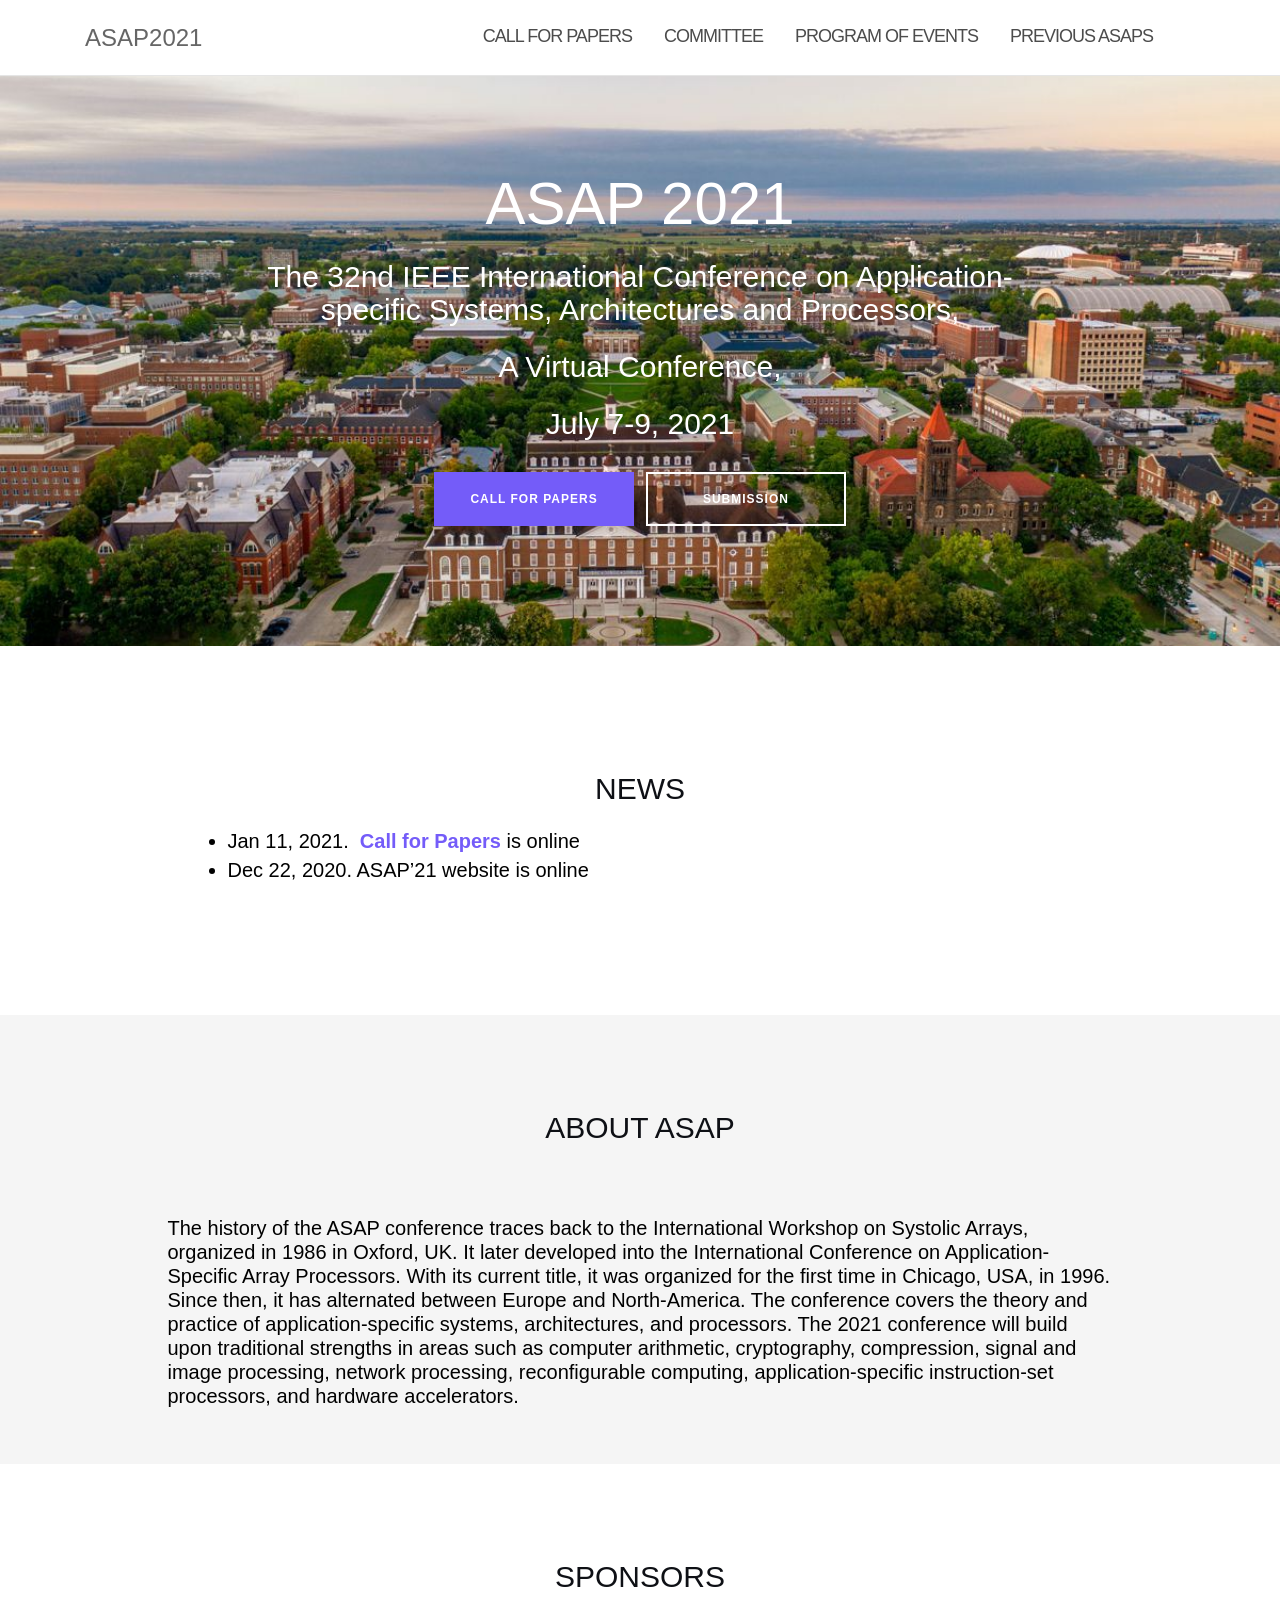
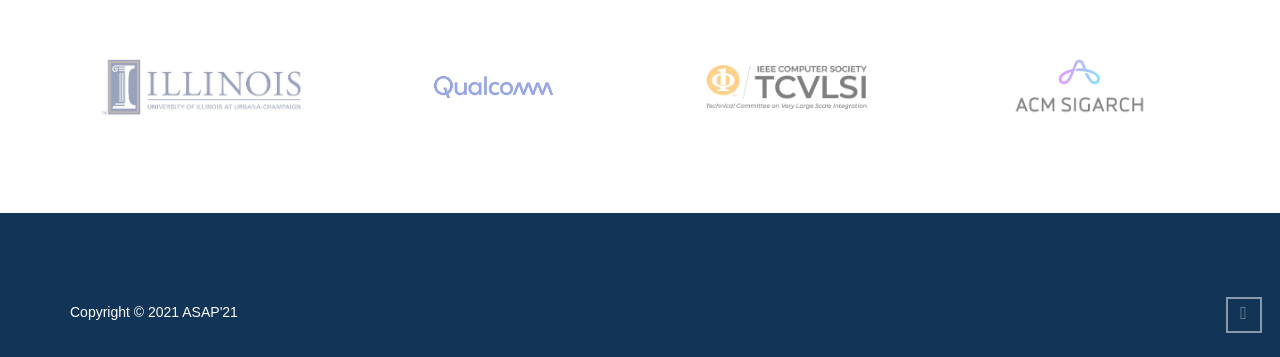
==== index.html @ 93b370da "Add files via upload" ====
<html lang="en-US">
<head>
    <meta charset="UTF-8">
    <meta name="viewport" content="width=device-width, initial-scale=1">

    <title>ASAP2021 &#8211; The 32nd IEEE International Conference on Application-specific Systems, Architectures and Processors</title>
    <script type="text/javascript">
    window._wpemojiSettings = {
        "baseUrl": "https:\/\/s.w.org\/images\/core\/emoji\/11\/72x72\/",
        "ext": ".png",
        "svgUrl": "https:\/\/s.w.org\/images\/core\/emoji\/11\/svg\/",
        "svgExt": ".svg",
        "source": {
            "concatemoji": "http:\/\/2021.asapconference.org\/wp-includes\/js\/wp-emoji-release.min.js?ver=4.9.16"
        }
    };
    !function(a, b, c) {
        function d(a, b) {
            var c = String.fromCharCode;
            l.clearRect(0, 0, k.width, k.height),
            l.fillText(c.apply(this, a), 0, 0);
            var d = k.toDataURL();
            l.clearRect(0, 0, k.width, k.height),
            l.fillText(c.apply(this, b), 0, 0);
            var e = k.toDataURL();
            return d === e
        }
        function e(a) {
            var b;
            if (!l || !l.fillText)
                return !1;
            switch (l.textBaseline = "top", l.font = "600 32px Arial", a) {
            case "flag":
                return !(b = d([55356, 56826, 55356, 56819], [55356, 56826, 8203, 55356, 56819])) && (b = d([55356, 57332, 56128, 56423, 56128, 56418, 56128, 56421, 56128, 56430, 56128, 56423, 56128, 56447], [55356, 57332, 8203, 56128, 56423, 8203, 56128, 56418, 8203, 56128, 56421, 8203, 56128, 56430, 8203, 56128, 56423, 8203, 56128, 56447]), !b);
            case "emoji":
                return b = d([55358, 56760, 9792, 65039], [55358, 56760, 8203, 9792, 65039]), !b
            }
            return !1
        }
        function f(a) {
            var c = b.createElement("script");
            c.src = a,
            c.defer = c.type = "text/javascript",
            b.getElementsByTagName("head")[0].appendChild(c)
        }
        var g,
            h,
            i,
            j,
            k = b.createElement("canvas"),
            l = k.getContext && k.getContext("2d");
        for (j = Array("flag", "emoji"), c.supports = {
            everything: !0,
            everythingExceptFlag: !0
        }, i = 0; i < j.length; i++)
            c.supports[j[i]] = e(j[i]),
            c.supports.everything = c.supports.everything && c.supports[j[i]],
            "flag" !== j[i] && (c.supports.everythingExceptFlag = c.supports.everythingExceptFlag && c.supports[j[i]]);
        c.supports.everythingExceptFlag = c.supports.everythingExceptFlag && !c.supports.flag,
        c.DOMReady = !1,
        c.readyCallback = function() {
            c.DOMReady = !0
        },
        c.supports.everything || (h = function() {
            c.readyCallback()
        }, b.addEventListener ? (b.addEventListener("DOMContentLoaded", h, !1), a.addEventListener("load", h, !1)) : (a.attachEvent("onload", h), b.attachEvent("onreadystatechange", function() {
            "complete" === b.readyState && c.readyCallback()
        })), g = c.source || {}, g.concatemoji ? f(g.concatemoji) : g.wpemoji && g.twemoji && (f(g.twemoji), f(g.wpemoji)))
    }(window, document, window._wpemojiSettings);
    </script>
    <style type="text/css">
    img.wp-smiley, img.emoji {
        display: inline !important;
        border: none !important;
        box-shadow: none !important;
        height: 1em !important;
        width: 1em !important;
        margin: 0 .07em !important;
        vertical-align: -0.1em !important;
        background: none !important;
        padding: 0 !important;
    }
    </style>
    <link rel='stylesheet' id='bootstrap-css' href='assets/css/bootstrap.min.css?ver=4.9.16' type='text/css' media='all'/>
    <link rel='stylesheet' id='font-awesome-css' href='assets/css/font-awesome.min.css?ver=4.9.16' type='text/css' media='all'/>
    <link rel='stylesheet' id='flexslider-css' href='assets/css/flexslider.css?ver=4.9.16' type='text/css' media='all'/>
    <link rel='stylesheet' id='shapely-style-css' href='assets/css/style.css?ver=4.9.16' type='text/css' media='all'/>
    <link rel='stylesheet' id='owl.carousel-css' href='assets/css/owl.carousel.min.css?ver=4.9.16' type='text/css' media='all'/>
    <link rel='stylesheet' id='owl.carousel.theme-css' href='assets/css/owl.theme.default.css?ver=4.9.16' type='text/css' media='all'/>
    <script type='text/javascript' src='assets/js/jquery.js?ver=1.12.4'></script>
    <script type='text/javascript' src='assets/js/jquery-migrate.min.js?ver=1.4.1'></script>
    <meta name="generator" content="WordPress 4.9.16"/>
    <style type="text/css"></style>
    <style type="text/css">
    .recentcomments a {
        display: inline !important;
        padding: 0 !important;
        margin: 0 !important;
    }
    </style>
    <style type="text/css" id="wp-custom-css">
    /*Menu font edit*/
    .main-navigation .menu li a {
        font-size: 18px;
        position: relative
    }

    #page .site-footer {
        background-color: #123456;
        width: 100%;
        position: relative;
        height: 100px;
        bottom: 0;
    }
    </style>
</head>

<body class="home page-template page-template-page-templates page-template-template-home page-template-page-templatestemplate-home-php page page-id-11 has-sidebar-right">
    <div id="page" class="site">
        <a class="skip-link screen-reader-text" href="#content">Skip to content</a>

        <header id="masthead" class="site-header" role="banner">
            <div class="nav-container">
                <nav id="site-navigation" class="main-navigation" role="navigation">
                    <div class="container nav-bar">
                        <div class="flex-row">
                            <div class="module left site-title-container">
                                <a href="index.html" class="custom-logo-link">
                                    <span class="site-title">ASAP2021</span>
                                </a>
                            </div>
                            <button class="module widget-handle mobile-toggle right visible-sm visible-xs">
                                <i class="fa fa-bars"></i>
                            </button>
                            <div class="module-group right">
                                <div class="module left">
                                    <div class="collapse navbar-collapse navbar-ex1-collapse">
                                        <ul id="menu" class="menu">
                                            <li id="menu-item-31" class="menu-item menu-item-type-post_type menu-item-object-page menu-item-31">
                                                <a title="CALL FOR PAPERS" href="callForPapers.html">CALL FOR PAPERS</a>
                                            </li>
                                            <li id="menu-item-38" class="menu-item menu-item-type-post_type menu-item-object-page menu-item-38">
                                                <a title="COMMITTEE" href="committee.html">COMMITTEE</a>
                                            </li>
                                            <li id="menu-item-41" class="menu-item menu-item-type-post_type menu-item-object-page menu-item-41">
                                                <a title="PROGRAM OF EVENTS" href="programOfEvents.html">PROGRAM OF EVENTS</a>
                                            </li>
                                            <li id="menu-item-46" class="menu-item menu-item-type-post_type menu-item-object-page menu-item-46">
                                                <a title="PREVIOUS ASAPS" href="previousASAPS.html">PREVIOUS ASAPS</a>
                                            </li>
                                        </ul>
                                    </div>
                                </div>
                                <!--end of menu module-->
                                <div class="module widget-handle search-widget-handle hidden-xs hidden-sm">
                                    <!-- <button class="search">
                                    									<i class="fa fa-search"></i>
                                    									<span class="title">Site Search</span>
                                    								</button> -->
                                    <div class="function">
                                        <form role="search" method="get" id="searchform" class="search-form" action="index.html">
                                            <label class="screen-reader-text" for="s">Search for:</label>
                                            <input type="text" placeholder="Type Here" value="" name="s" id="s"/>
                                            <button type="submit" class="searchsubmit">
                                                <i class="fa fa-search" aria-hidden="true"></i>
                                                <span class="screen-reader-text">Search</span>
                                            </button>
                                        </form>
                                    </div>
                                </div>
                            </div>
                            <!--end of module group-->
                        </div>
                    </div>
                </nav>
                <!-- #site-navigation -->
            </div>
        </header>
        <!-- #masthead -->
        <div id="content" class="main-container">

            <section class="content-area  pt0 ">
                <div id="main" class="" role="main">
                    <div id="shapely_home_parallax-2" class="widget shapely_home_parallax">
                        <section class="small-screen image-bg p0">
                            <div class="parallax-window " data-parallax="scroll" data-image-src="assets/images/UIUC_overview-1.jpg" data-ios-fix="true" data-over-scroll-fix="true" data-android-fix="true">
                                <div class="">

                                    <div class="row">

                                        <div class="top-parallax-section">
                                            <div class="col-md-8 col-md-offset-2 col-sm-10 col-sm-offset-1 text-center">
                                                <h1>ASAP 2021 </h1>
                                                <div class="mb32">
                                                    <p></p>
                                                    <h3 style="color: white">
                                                        The 32nd IEEE International Conference on Application-specific Systems, Architectures and Processors,</p>
                                                        <p>A Virtual Conference,</p>
                                                        <p>July 7-9, 2021
                                                    </h3>
                                                </div>
                                                <a class="btn btn-lg btn-filled" href="ASAP2021_call_for_papers.pdf" target="_blank" rel="noreferrer noopener">CALL FOR PAPERS</a>
                                                <a class="btn btn-lg btn-white" href="https://easychair.org/conferences/?conf=asap2021">SUBMISSION</a>
                                            </div>
                                        </div>
                                        <!--end of row-->
                                    </div>
                                </div>
                            </div>
                        </section>
                        <div class="clearfix"></div>
                    </div>
                    <div id="shapely_home_parallax-8" class="widget shapely_home_parallax">
                        <section class="">
                            <div class="container">

                                <div class="row">

                                    <div class="col-sm-10 col-sm-offset-1 text-center mt30">
                                        <div class="">
                                            <h3>NEWS</h3>
                                            <div class="mb32">
                                                <ul style="font-size: 20px;color: black;text-align: left">
                                                    <li style="padding-bottom: 5px">
                                                        Jan 11, 2021. 
                                                        <a href="ASAP2021_call_for_papers.pdf" target="_blank" rel="noreferrer noopener">Call for Papers</a>
                                                         is online
                                                    </li>
                                                    <li style="padding-bottom: 5px">Dec 22, 2020. ASAP&#8217;21 website is online</li>
                                                </ul>
                                            </div>
                                        </div>
                                    </div>
                                    <!--end of row-->
                                </div>
                            </div>
                        </section>
                        <div class="clearfix"></div>
                    </div>
                    <div id="shapely_home_parallax-6" class="widget shapely_home_parallax">
                        <section class="bg-secondary pb0">
                            <div class="container">

                                <div class="row">

                                    <div class="col-sm-10 col-sm-offset-1 text-center">
                                        <div class="">
                                            <h3>ABOUT ASAP</h3>
                                            <div class="mb32">
                                                <p>&nbsp;</p>
                                                <div style="text-align: left;font-size: 20px;color: black">The history of the ASAP conference traces back to the International Workshop on Systolic Arrays, organized in 1986 in Oxford, UK. It later developed into the International Conference on Application-Specific Array Processors. With its current title, it was organized for the first time in Chicago, USA, in 1996. Since then, it has alternated between Europe and North-America. The conference covers the theory and practice of application-specific systems, architectures, and processors. The 2021 conference will build upon traditional strengths in areas such as computer arithmetic, cryptography, compression, signal and image processing, network processing, reconfigurable computing, application-specific instruction-set processors, and hardware accelerators.</div>
                                                <p>&nbsp;</p>
                                            </div>
                                        </div>
                                    </div>
                                    <!--end of row-->
                                </div>
                            </div>
                        </section>
                        <div class="clearfix"></div>
                    </div>
                    <div id="shapely_home_clients-2" class="widget shapely_home_clients">
                        <section>
                            <div class="container">
                                <div class="row">
                                    <div class="col-sm-12 text-center">
                                        <h3 class="mb64 mb-xs-40">SPONSORS</h3>
                                    </div>
                                </div>
                                <!--end of row-->
                                <div class="row">
                                    <div class="logo-carousel">
                                        <ul class="slides">
                                            <li>
                                                <a href="https://illinois.edu/">
                                                    <img alt="Logos" src="assets/images/921d6419779dbe07945feb669761a292-1.jpg"/>
                                                </a>
                                            </li>
                                            <li>
                                                <a href="https://www.sigarch.org/">
                                                    <img alt="Logos" src="assets/images/qc_logo_dml_rgb_blu_pos-1.png"/>
                                                </a>
                                            </li>
                                            <li>
                                                <a href="https://www.computer.org/communities/technical-committees/tcvlsi">
                                                    <img alt="Logos" src="assets/images/TCVLSI.png"/>
                                                </a>
                                            </li>
                                            <li>
                                                <a href="https://www.sigarch.org/">
                                                    <img alt="Logos" src="assets/images/sigarch.png"/>
                                                </a>
                                            </li>
                                        </ul>
                                    </div>
                                    <!--end of logo slider-->
                                </div>
                                <!--end of row-->
                            </div>
                            <!--end of container-->
                        </section>

                    </div>

                </div>
                <!-- #main -->
            </section>
            <!-- section -->

            <!-- <div class="footer-callout">
            	</div>
             -->
            <footer id="colophon" class="site-footer footer bg-dark" role="contentinfo">
                <div class="container footer-inner">
                    <div class="row">
                    </div>

                    <div class="row">
                        <div class="site-info col-sm-6">
                            <div class="copyright-text">
                            					Copyright © 2021 ASAP'21				</div>
                            <!-- <div class="footer-credits">
                            					Theme by <a href="https://colorlib.com/" target="_blank" rel="nofollow noopener" title="Colorlib">Colorlib</a> Powered by <a href="http://wordpress.org/" target="_blank" title="WordPress.org">WordPress</a>				</div> -->
                        </div>
                        <!-- .site-info -->
                        <!-- <div class="col-sm-6 text-right">
                        							</div> -->
                    </div>
                </div>

                <a class="btn btn-sm fade-half back-to-top inner-link" href="#top">
                    <i class="fa fa-angle-up"></i>
                </a>
            </footer>
            <!-- #colophon -->

        </div>
    </div>
    <!-- #page -->

    <script type="text/javascript">
    jQuery(document).ready(function($) {
        if ($(window).width() >= 767) {
            $('.navbar-nav > li.menu-item > a').click(function() {
                window.location = $(this).attr('href');
            });
        }
    });
    </script>
    <script type='text/javascript' src='assets/js/skip-link-focus-fix.js?ver=20160115'></script>
    <script type='text/javascript' src='assets/js/flexslider.min.js?ver=20160222'></script>
    <script type='text/javascript' src='assets/js/parallax.min.js?ver=20160115'></script>
    <script type='text/javascript' src='assets/js/owl.carousel.min.js?ver=20160115'></script>
    <script type='text/javascript' src='assets/js/imagesloaded.min.js?ver=3.2.0'></script>
    <script type='text/javascript'>
    /* <![CDATA[ */
    var ShapelyAdminObject = {
        "sticky_header": "1"
    };
    /* ]]> */
    </script>
    <script type='text/javascript' src='assets/js/shapely-scripts.js?ver=20180423'></script>
    <script type='text/javascript' src='assets/js/wp-embed.min.js?ver=4.9.16'></script>

</body>
</html>
---- assets/css/style.css ----
/*
Theme Name: Shapely
Theme URI: https://colorlib.com/wp/themes/shapely
Author: colorlib
Author URI: https://colorlib.com/
Description: Shapely is a powerful and versatile one page WordPress theme with pixel perfect design and outstanding functionality. It is by far the most advanced free WordPress theme available today with loads of unmatched customization options. This theme comes with several homepage widgets that can be used to add portfolio, testimonials, parallax sections, your product or service information, call for action and much more. Shapely supports most free and premium WordPress plugins such as WooCommerce, Jetpack, Kali Forms, Gravity Forms, Contact Form 7, Yoast SEO, Google Analytics by Yoast and much more. This theme is the best suited for business, landing page, portfolio, ecommerce, store, local business,  personal websites but can be tweaked to be used as blog, magazine or any other awesome website while highlighting its unique one page setup. This is going to be the last WordPress theme you will ever want to use because it is so much better than anything you have seen. Needless to say that this theme is SEO friendly thanks to its well optimized strucutre. Shapely theme is mobile friendly and fully responsive making it your best multipurpose partnert for any project and website.
Version: 1.2.10
Tested up to: 5.6
Requires PHP: 5.4.0
License: GNU General Public License v3
License URI: http://www.gnu.org/licenses/gpl-2.0.html
Text Domain: shapely
Tags: left-sidebar, right-sidebar, featured-images, post-formats, threaded-comments, theme-options, photography, portfolio, full-width-template, grid-layout

This theme, like WordPress, is licensed under the GPL.
Use it to make something cool, have fun, and share what you've learned with others.

Shapely is based on Underscores http://underscores.me/, (C) 2012-2020 Automattic, Inc.
Underscores is distributed under the terms of the GNU GPL v2 or later.

Normalizing styles have been helped along thanks to the fine work of
Nicolas Gallagher and Jonathan Neal http://necolas.github.com/normalize.css/
*/

/*--------------------------------------------------------------
>>> TABLE OF CONTENTS:
----------------------------------------------------------------
# Normalize
# Typography
# Elements
# Forms
# Navigation
	## Links
	## Menus
# Accessibility
# Alignments
# Clearings
# Widgets
# Content
	## Posts and pages
	## Asides
	## Comments
# Infinite scroll
# Media
	## Captions
	## Galleries
--------------------------------------------------------------*/

/*--------------------------------------------------------------
# Normalize
--------------------------------------------------------------*/

html {
	font-family: sans-serif;
	-webkit-text-size-adjust: 100%;
	-ms-text-size-adjust: 100%;
}

body {
	margin: 0;
}

article, aside, details, figcaption, figure, footer, header, main, menu, nav, section, summary {
	display: block;
}

audio, canvas, progress, video {
	display: inline-block;
	vertical-align: baseline;
}

audio:not([controls]) {
	display: none;
	height: 0;
}

[hidden], template {
	display: none;
}

a {
	background-color: transparent;
}

a:active, a:hover {
	outline: 0;
}

abbr[title] {
	border-bottom: 1px dotted;
}

b, strong {
	font-weight: bold;
}

dfn {
	font-style: italic;
}

h1 {
	font-size: 2em;
	margin: 0.67em 0;
}

mark {
	background: #ff0;
	color: #000;
}

small {
	font-size: 80%;
}

sub, sup {
	font-size: 75%;
	line-height: 0;
	position: relative;
	vertical-align: baseline;
}

sup {
	top: -0.5em;
}

sub {
	bottom: -0.25em;
}

img {
	border: 0;
}

svg:not(:root) {
	overflow: hidden;
}

figure {
	padding: 1em;
}

hr {
	box-sizing: content-box;
	height: 0;
}

pre {
	overflow: auto;
}

code, kbd, pre, samp {
	font-family: monospace, monospace;
	font-size: 1em;
}

button, input, optgroup, select, textarea {
	color: inherit;
	font: inherit;
	margin: 0;
}

button {
	overflow: visible;
}

button, select {
	text-transform: none;
}

button, html input[type="button"], input[type="reset"], input[type="submit"] {
	-webkit-appearance: button;
	cursor: pointer;
}

button[disabled], html input[disabled] {
	cursor: default;
}

button::-moz-focus-inner, input::-moz-focus-inner {
	border: 0;
	padding: 0;
}

input {
	line-height: normal;
}

input[type="checkbox"], input[type="radio"] {
	box-sizing: border-box;
	padding: 0;
}

input[type="number"]::-webkit-inner-spin-button, input[type="number"]::-webkit-outer-spin-button {
	height: auto;
}

input[type="search"] {
	-webkit-appearance: textfield;
	box-sizing: content-box;
}

input[type="search"]::-webkit-search-cancel-button, input[type="search"]::-webkit-search-decoration {
	-webkit-appearance: none;
}

fieldset {
	border: 1px solid #c0c0c0;
	margin: 0 2px;
	padding: 0.35em 0.625em 0.75em;
}

legend {
	border: 0;
	padding: 0;
}

textarea {
	overflow: auto;
}

optgroup {
	font-weight: bold;
}

table {
	border-collapse: collapse;
	border-spacing: 0;
}

td, th {
	padding: 0;
}

/*--------------------------------------------------------------
# Typography
--------------------------------------------------------------*/

button, input, select, textarea {
	color: #404040;
	font-family: sans-serif;
	font-size: 14px;
	line-height: 1.5;
}

h1, h2, h3, h4, h5, h6 {
	clear: both;
}

p {
	margin-bottom: 1.5em;
}

dfn, cite, em, i {
	font-style: italic;
}

q:before, q:after {
	content: '"' !important;
	display: inline-block;
	position: relative;
}

address {
	margin: 0 0 1.5em;
}

pre {
	background: #eee;
	font-family: "Courier 10 Pitch", Courier, monospace;
	font-size: 15px;
	line-height: 1.6;
	margin-bottom: 1.6em;
	max-width: 100%;
	overflow: auto;
	padding: 1.6em;
}

code, kbd, tt, var {
	font-family: Monaco, Consolas, "Andale Mono", "DejaVu Sans Mono", monospace;
	font-size: 15px;
}

abbr, acronym {
	border-bottom: 1px dotted #666;
	cursor: help;
}

mark, ins {
	background: #fff9c0;
	text-decoration: none;
}

big {
	font-size: 125%;
}

/*--------------------------------------------------------------
# Elements
--------------------------------------------------------------*/

html {
	box-sizing: border-box;
}

*, *:before, *:after {
	/* Inherit box-sizing to make it easier to change the property for components that leverage other behavior; see http://css-tricks.com/inheriting-box-sizing-probably-slightly-better-best-practice/ */
	box-sizing: inherit;
}

body {
	background: #fff;
	/* Fallback for when there is no custom background color defined. */
}

blockquote:before, blockquote:after, q:before, q:after {
	content: "";
}

blockquote, q {
	quotes: "" "";
}

hr {
	border: 0;
	height: 1px;
	margin-bottom: 1.5em;
}

ul, ol {
	margin: 0 0 1.5em 3em;
}

ul {
	list-style: disc;
}

ol {
	list-style: decimal;
}

li > ul, li > ol {
	margin-bottom: 0;
	margin-left: 1.5em;
}

dt {
	font-weight: bold;
}

dd {
	margin: 0 1.5em 1.5em;
}

img {
	height: auto;
	/* Make sure images are scaled correctly. */
	max-width: 100%;
	/* Adhere to container width. */
}

table {
	margin: 0 0 1.5em;
	width: 100%;
}

/*--------------------------------------------------------------
# Forms
--------------------------------------------------------------*/

input[type="text"], input[type="email"], input[type="url"], input[type="password"], input[type="search"], input[type="number"], input[type="tel"], input[type="range"], input[type="date"], input[type="month"], input[type="week"], input[type="time"], input[type="datetime"], input[type="datetime-local"], input[type="color"], textarea {
	color: #666;
	border: 1px solid #ccc;
	border-radius: 3px;
}

select {
	border: 1px solid #ccc;
}

footer input[type="text"]:focus,
footer input[type="email"]:focus,
footer input[type="url"]:focus,
footer input[type="password"]:focus,
footer input[type="search"]:focus,
footer input[type="number"]:focus,
footer input[type="tel"]:focus,
footer input[type="range"]:focus,
footer input[type="date"]:focus
footer input[type="month"]:focus,
footer input[type="week"]:focus,
footer input[type="time"]:focus,
footer input[type="datetime"]:focus,
footer input[type="datetime-local"]:focus,
footer input[type="color"]:focus,
footer textarea:focus {
	color: #fff;
}

input[type="text"]:focus, input[type="email"]:focus, input[type="url"]:focus, input[type="password"]:focus, input[type="search"]:focus, input[type="number"]:focus, input[type="tel"]:focus, input[type="range"]:focus, input[type="date"]:focus, input[type="month"]:focus, input[type="week"]:focus, input[type="time"]:focus, input[type="datetime"]:focus, input[type="datetime-local"]:focus, input[type="color"]:focus, textarea:focus {
	color: #111;
}

input[type="text"], input[type="email"], input[type="url"], input[type="password"], input[type="search"], input[type="number"], input[type="tel"], input[type="range"], input[type="date"], input[type="month"], input[type="week"], input[type="time"], input[type="datetime"], input[type="datetime-local"], input[type="color"] {
	padding: 3px;
}

textarea {
	padding-left: 3px;
	width: 100%;
}

/*--------------------------------------------------------------
# Navigation
--------------------------------------------------------------*/

/*--------------------------------------------------------------
## Links
--------------------------------------------------------------*/

a, a:visited {
	color: #745cf9;
	font-weight: 600;
	cursor: pointer;
}

a:active {
	color: #09005e;
}

a:hover, a:focus {
	color: #5234f9;
}

a:focus {
	outline: thin dotted;
}

a:hover, a:active {
	outline: 0;
}

a, a:visited, a:active, a:hover {
	text-decoration: none;
}

/*--------------------------------------------------------------
## Menus
--------------------------------------------------------------*/

.main-navigation {
	clear: both;
	display: block;
	width: 100%;
	padding: 10px 0;
}

.main-navigation ul {
	display: none;
	list-style: none;
	margin: 0;
	padding-left: 0;
}

.main-navigation li {
	float: left;
	position: relative;
}

.main-navigation a {
	display: block;
	text-decoration: none;
}

.main-navigation ul ul {
	box-shadow: 0 3px 3px rgba(0, 0, 0, 0.2);
	float: left;
	position: absolute;
	top: 1.5em;
	left: -999em;
	z-index: 99999;
}

.main-navigation ul ul ul {
	left: -999em;
	top: 0;
}

.main-navigation ul ul a {
	width: 200px;
}

.main-navigation ul ul li {
	width: 100%;
}

.main-navigation li:hover > a, .main-navigation li.focus > a {
}

.main-navigation ul ul:hover > a, .main-navigation ul ul .focus > a {
}

.main-navigation ul ul a:hover, .main-navigation ul ul a.focus {
}

.main-navigation ul li:hover > ul, .main-navigation ul li.focus > ul {
	left: auto;
}

.main-navigation ul ul li:hover > ul, .main-navigation ul ul li.focus > ul {
	left: 100%;
}

.main-navigation .current_page_item > a, .main-navigation .current-menu-item > a, .main-navigation .current_page_ancestor > a, .main-navigation .current-menu-ancestor > a {
}

/* Small menu. */

.menu-toggle, .main-navigation.toggled ul {
	display: block;
}

@media screen and (min-width: 992px) {
	.menu-toggle {
		display: none;
	}

	.main-navigation ul {
		display: block;
	}
}

.site-main .comment-navigation, .site-main .posts-navigation, .site-main .post-navigation {
	margin: 0 0 1.5em;
	overflow: hidden;
}

.comment-navigation .nav-previous, .posts-navigation .nav-previous, .post-navigation .nav-previous {
	float: left;
	width: 50%;
}

.comment-navigation .nav-next, .posts-navigation .nav-next, .post-navigation .nav-next {
	float: right;
	text-align: right;
	width: 50%;
}

.site-title {
	font-size: 24px;
	line-height: 52px;
	color: #666;
	transition: all 0.3s ease;
	-webkit-transition: all 0.3s ease;
	-moz-transition: all 0.3s ease;
	font-weight: 300;
}

.site-title:hover,
.site-title:focus {
	color: #333;
}

#site-navigation .module.left {
	padding-left: 15px;
}

#site-navigation .container > .flex-row {
	display: flex;
	align-items: center;
	justify-content: space-between;
}

/*--------------------------------------------------------------
# Accessibility
--------------------------------------------------------------*/

/* Text meant only for screen readers. */

.screen-reader-text {
	clip: rect(1px, 1px, 1px, 1px);
	position: absolute !important;
	height: 1px;
	width: 1px;
	overflow: hidden;
}

.screen-reader-text:focus {
	background-color: #f1f1f1;
	border-radius: 3px;
	box-shadow: 0 0 2px 2px rgba(0, 0, 0, 0.6);
	clip: auto !important;
	color: #21759b;
	display: block;
	font-size: 14px;
	font-size: 0.875rem;
	font-weight: bold;
	height: auto;
	left: 5px;
	line-height: normal;
	padding: 15px 23px 14px;
	text-decoration: none;
	top: 5px;
	width: auto;
	z-index: 100000;
	/* Above WP toolbar. */
}

/* Do not show the outline on the skip link target. */

#content[tabindex="-1"]:focus {
	outline: 0;
}

/*--------------------------------------------------------------
# Alignments
--------------------------------------------------------------*/

.alignleft {
	display: inline;
	float: left;
	margin-right: 1.5em;
}

.alignright {
	display: inline;
	float: right;
	margin-left: 1.5em;
}

.aligncenter {
	clear: both;
	display: block;
	margin-left: auto;
	margin-right: auto;
}

/*--------------------------------------------------------------
# Clearings
--------------------------------------------------------------*/

.clear:before, .clear:after, .entry-content:before, .entry-content:after, .comment-content:before, .comment-content:after, .site-header:before, .site-header:after, .site-content:before, .site-content:after, .site-footer:before, .site-footer:after {
	content: "";
	display: table;
	table-layout: fixed;
}

.clear:after, .entry-content:after, .comment-content:after, .site-header:after, .site-content:after, .site-footer:after {
	clear: both;
}

/*--------------------------------------------------------------
# Widgets
--------------------------------------------------------------*/

.widget {
	margin: 0 0 1.5em;
}

/* Make sure select elements fit in widgets. */

.widget select {
	max-width: 100%;
}

.contact-section .wpcf7-form label {
	width: 100%;
}

.contact-section.cover .container {
	padding: 96px 15px;
}

/*--------------------------------------------------------------
# Content
--------------------------------------------------------------*/

/*--------------------------------------------------------------
## Posts and pages
--------------------------------------------------------------*/

.sticky {
	display: block;
}

.hentry {
	margin: 0 0 1.5em;
}

.byline, .updated:not(.published) {
	display: none;
}

.single .byline, .group-blog .byline {
	display: inline;
}

.page-links {
	clear: both;
	margin: 0 0 1.5em;
}

/*--------------------------------------------------------------
## Asides
--------------------------------------------------------------*/

.blog .format-aside .entry-title, .archive .format-aside .entry-title {
	display: none;
}

/*--------------------------------------------------------------
## Comments
--------------------------------------------------------------*/

.comment-content a {
	word-wrap: break-word;
}

.bypostauthor {
	display: block;
}

/*--------------------------------------------------------------
# Infinite scroll
--------------------------------------------------------------*/

/* Globally hidden elements when Infinite Scroll is supported and in use. */

.infinite-scroll .posts-navigation,
	/* Older / Newer Posts Navigation (always hidden) */
.infinite-scroll.neverending .site-footer {
	/* Theme Footer (when set to scrolling) */
	display: none;
}

/* When Infinite Scroll has reached its end we need to re-display elements that were hidden (via .neverending) before. */

.infinity-end.neverending .site-footer {
	display: block;
}

/*--------------------------------------------------------------
# Media
--------------------------------------------------------------*/

.page-content .wp-smiley, .entry-content .wp-smiley, .comment-content .wp-smiley {
	border: none;
	margin-bottom: 0;
	margin-top: 0;
	padding: 0;
}

/* Make sure embeds and iframes fit their containers. */

embed, iframe, object {
	max-width: 100%;
}

/*--------------------------------------------------------------
## Captions
--------------------------------------------------------------*/

.wp-caption {
	margin-bottom: 1.5em;
	max-width: 100%;
}

.wp-caption img[class*="wp-image-"] {
	display: block;
	margin-left: auto;
	margin-right: auto;
}

.wp-caption .wp-caption-text {
	margin: 0.8075em 0;
}

.wp-caption-text {
	text-align: center;
}

/*--------------------------------------------------------------
## Galleries
--------------------------------------------------------------*/

.gallery {
	margin-bottom: 1.5em;
}

.gallery-item {
	display: inline-block;
	text-align: center;
	vertical-align: top;
	width: 100%;
}

.gallery-columns-2 .gallery-item {
	max-width: 50%;
}

.gallery-columns-3 .gallery-item {
	max-width: 33.33%;
}

.gallery-columns-4 .gallery-item {
	max-width: 25%;
}

.gallery-columns-5 .gallery-item {
	max-width: 20%;
}

.gallery-columns-6 .gallery-item {
	max-width: 16.66%;
}

.gallery-columns-7 .gallery-item {
	max-width: 14.28%;
}

.gallery-columns-8 .gallery-item {
	max-width: 12.5%;
}

.gallery-columns-9 .gallery-item {
	max-width: 11.11%;
}

.gallery-caption {
	display: block;
}

/*!
// Contents
// ------------------------------------------------
 1. Global Styles
 2. Mixins
 3. Typography
 4. Colours
 5. Sections
 6. Buttons
 7. Nav
 8. Forms
 9. Breadcrumbs
 10. Pagination
 11. Icon Features
 12. Widgets
 13. Image Tiles
 14. Sliders
 15. Galleries
 16. Header Area
 17. WooCommerce
 18. Blog
 19. Image Blocks
 20. Portfolio
 21. Footer
 22. Spacing
 23. Other
/*!---------- 1. GLOBAL STYLES ----------*/

body {
	-webkit-font-smoothing: antialiased;
	-moz-osx-font-smoothing: grayscale;
	font-size: 14px;
	line-height: 24px;
	font-family: "Raleway", "Helvetica Neue", Helvetica, Arial, sans-serif;
	color: #8c979e;
	overflow-x: hidden;
	font-weight: 400;
}

ul {
	list-style: disc;
}

.main-container {
	clear: both;
}

hr {
	border: none;
	border-top: 1px solid #ccc;
	margin: 0 0 24px 0;
	width: 100%;
}

.bg-dark hr {
	border-color: #555;
}

.content hr {
	width: 128px;
	max-width: 60%;
	height: 2px;
	background: #ddd;
	margin: 50px auto;
	border: 0;
}

.list-inline {
	margin-left: 0;
}

.list-inline > li {
	padding: 0 8px;
}

.list-inline > li:last-child {
	padding-right: 0;
}

.list-inline > li:first-child {
	padding-left: 0;
}

.overflow-hidden {
	overflow: hidden;
}

.right {
	right: 0;
}

.relative {
	position: relative;
	z-index: 2;
}

.container {
	position: relative;
}

/*!---------- 2. MIXINS ----------*/

.align-children {
	display: -webkit-flex;
	display: -moz-flex;
	display: -ms-flexbox;
	display: flex;
	align-items: center;
	-webkit-align-items: center;
	justify-content: center;
	-webkit-justify-content: center;
	flex-direction: row;
	-webkit-flex-direction: row;
}

@media all and (max-width: 991px) {
	.align-children {
		display: block !important;
	}
}

.align-transform {
	position: relative;
	transform: translate3d(0, -50%, 0);
	-webkit-transform: translate3d(0, -50%, 0);
	top: 50%;
	z-index: 2;
}

/*!---------- 3. TYPOGRAPHY ----------*/

h1, h2, h3, h4, h5, h6, p, ul, ol, table, blockquote, input {
	margin-bottom: 24px;
	margin-top: 0;
	padding: 0;
}

h1, h2, h3, h4, h5, h6 {
	font-family: inherit;
}

h1, h2, h3, h4, h5, h6 {
	font-weight: 400;
	color: #0e1015;
}

h1 {
	font-size: 60px;
	line-height: 64px;
}

h2 {
	font-size: 45px;
	line-height: 48px;
}

h3 {
	font-size: 30px;
	line-height: 33px;
}

h4 {
	font-size: 25px;
	line-height: 30px;
}

h5 {
	font-size: 22px;
	line-height: 28px;
}

h6 {
	font-size: 18px;
	line-height: 25px;
}

@media all and (max-width: 767px) {
	h1 {
		font-size: 32px;
		line-height: 40px;
		font-weight: 300;
	}

	h2 {
		font-size: 32px;
		line-height: 40px;
	}

	h3 {
		font-size: 24px;
		line-height: 32px;
	}

	h4 {
		font-size: 18px;
		line-height: 26px;
	}

	h5 {
		font-size: 16px;
		line-height: 24px;
	}

	h6 {
		font-size: 12px;
		line-height: 24px;
	}
}

.uppercase {
	font-weight: 400;
	text-transform: uppercase;
}

h5.uppercase {
	letter-spacing: 2px;
	margin-right: -2px;
}

p, span {
	font-weight: 400;
}

p.lead {
	font-size: 16px;
	font-weight: 400;
	line-height: 28px;
}

@media all and (max-width: 767px) {
	p.lead {
		font-size: 13px;
		line-height: 24px;
	}

	p {
		font-size: 12px;
	}
}

.image-bg a {
	color: #fff;
}

.image-bg a:hover,
.image-bg a:focus {
	color: #fff;
	opacity: .9;
}

blockquote {
	overflow: hidden;
	font-size: 18px;
	line-height: 24px;
	padding: 32px 0;
	color: #001c28;
	font-weight: 400;
	border-left: 0 none;
	margin: 0;
}

blockquote p {
	font-size: 18px;
	line-height: 24px;
	color: #001c28;
}

blockquote p:first-child:before,
blockquote p:last-child:after {
	content: "\0022";
}


@media all and (max-width: 767px) {
	br {
		display: none;
	}

	blockquote {
		font-size: 16px;
		line-height: 32px;
	}
}

th, td {
	line-height: 24px !important;
}

/*!---------- 4. COLOURS ----------*/

.bg-primary {
	background: #745cf9 !important;
}

.bg-secondary {
	background: #f5f5f5;
}

.bg-dark {
	background: #0e1015;
}

/*!---------- 5. SECTIONS ----------*/

section, footer {
	padding: 96px 0;
	position: relative;
	overflow: hidden;
}

.page-template-page-templatestemplate-home-php .content-area {
	padding: 0;
}

footer {
	padding: 72px 0;
}

.fullscreen {
	height: 100vh;
}

.bg-dark h3, .bg-dark h5, footer.bg-dark h5, .bg-primary h5, .bg-dark h6, footer.bg-dark h6 {
	color: #fff;
}

.bg-dark p, footer.bg-dark p, .bg-primary p, .bg-dark span, footer.bg-dark span, .bg-dark li, footer.bg-dark li {
	color: #fefefe;
}

@media all and (max-width: 767px) {
	section {
		padding: 80px 0;
	}
}

.image-bg h3, .image-bg h1 {
	color: #fff;
}

.image-bg p, .image-bg li {
	color: #fff;
}

.image-bg div[class*='col-'] {
	position: relative;
	z-index: 3;
}

.background-image-holder {
	position: absolute;
	width: 100%;
	height: 100%;
	top: 0;
	left: 0;
	z-index: 1;
	background: #0e1015;
	background-size: cover !important;
	background-position: 50% 50% !important;
	transition: all 0.3s ease;
	-webkit-transition: all 0.3s ease;
	-moz-transition: all 0.3s ease;
	opacity: 0;
}

.background-image-holder img {
	display: none;
}

.background-image-holder.fadeIn {
	opacity: 1;
}

/*!---------- 6. BUTTONS ----------*/

.btn, .button {
	font-family: inherit;
	border: 2px solid #745cf9;
	padding: 0 26px;
	min-width: 150px;
	line-height: 36px;
	font-size: 12px;
	font-weight: 700;
	text-transform: uppercase;
	letter-spacing: 1px;
	border-radius: 0;
	color: #745cf9;
	text-align: center;
	transition: all 0.3s ease;
	-webkit-transition: all 0.3s ease;
	-moz-transition: all 0.3s ease;
	margin-right: 8px;
	margin-bottom: 24px;
	white-space: normal;
}

.btn:last-child, .btn:last-of-type {
	margin-right: 0;
}

.btn:hover, .button:hover, .btn:focus, .button:focus {
	background: #745cf9;
	color: #fff;
}

.btn-lg {
	line-height: 24px;
	min-width: 200px;
	padding-bottom: 13px;
	padding-top: 13px;
}

.btn-sm {
	min-height: 30px;
	font-size: 11px;
	line-height: 27px;
	min-width: 0;
}

.btn-filled, a
.btn-filled,
.button,
.woocommerce #respond input#submit.alt,
.woocommerce a.button.alt,
.woocommerce button.button.alt,
.woocommerce input.button.alt,
.woocommerce #respond input#submit,
.woocommerce a.button,
.woocommerce button.button,
.woocommerce input.button {
	background: #745cf9;
	color: #fff;
}

.woocommerce #respond input#submit, .woocommerce a.button, .woocommerce button.button, .woocommerce input.button {
	padding: 1em;
}

.btn-white, .image-bg .btn, .image-bg .btn:visited {
	color: #fff;
	border-color: #fff;
}

.image-bg .btn.btn-filled {
	background: #745cf9;
	color: #fff;
	border-color: #745cf9;
}

.btn-white:hover, .image-bg .btn:hover, .image-bg .btn:visited:hover,
.btn-white:focus, .image-bg .btn:focus, .image-bg .btn:visited:focus {
	background: #fff;
	border-color: #fff;
	color: #222;
}

.image-bg .btn.btn-filled:hover, .woocommerce #respond input#submit.alt:hover, .woocommerce a.button.alt:hover, .woocommerce button.button.alt:hover, .woocommerce input.button.alt:hover, .woocommerce #respond input#submit:hover, .woocommerce a.button:hover, .woocommerce button.button:hover, .woocommerce input.button:hover,
.image-bg .btn.btn-filled:focus, .woocommerce #respond input#submit.alt:focus, .woocommerce a.button.alt:focus, .woocommerce button.button.alt:focus, .woocommerce input.button.alt:focus, .woocommerce #respond input#submit:focus, .woocommerce a.button:focus, .woocommerce button.button:focus, .woocommerce input.button:focus {
	background: #5d47d7;
	border-color: #5d47d7;
	color: #fff;
}

.btn:visited {
	color: #745cf9;
}

.btn-white:visited, .btn:visited:hover {
	color: #fff;
}

.btn-white:visited:hover {
	color: #222;
}

.btn-filled:visited {
	color: #fff;
}

.cfa-text {
	margin-bottom: 0;
	line-height: 45px;
}

.cfa-button {
	width: 100%;
}

.btn-filled:hover, .btn:visited:hover, .btn-filled:focus, .btn:visited:focus {
	background: #5d47d7;
	border-color: #5d47d7;
}

input[type="submit"]:hover, input[type="submit"]:focus {
	background-color: #5d47d7;
	color: #fff;
}

.widget input[type="submit"] {
	border: none;
	margin-top: 5px;
}

/*!---------- 7. NAVIGATION ----------*/

.nav-container {
	-webkit-backface-visibility: hidden;
	max-width: 100%;
}

nav {
	-webkit-backface-visibility: hidden;
	max-width: 100%;

}

nav ul {
	margin-bottom: 0;
}

.module {
	display: inline-block;
	padding: 0 32px;
}

.module-group {
	display: inline-block;
}

.module.left {
	float: left;
}

.module.right, .module-group.right {
	float: right;
}

nav .btn, .nav-bar .btn {
	margin: 0;
	height: auto;
}

.nav-bar {
	line-height: 53px;
}

nav {
	border-bottom: 1px solid rgba(0, 0, 0, 0.1);
	background-color: rgba(255,255,255,1);
}

.nav-bar .module:not( .site-title-container ),
.nav-bar .module-group {
	height: 55px;
}

.nav-bar a:not( .custom-logo-link ) {
	display: inline-block;
	height: 55px;
}

.menu > li.dropdown {
	padding-right: 18px;
}

.dropdown:after {
	position: absolute;
	top: 0;
	right: 0;
	font-size: 11px;
	content: "\f107";
	font-family: 'fontawesome';
	speak: none;
	font-style: normal;
	font-weight: normal;
	font-variant: normal;
	text-transform: none;
}

.shapely-dropdown {
	display: none;
}

.main-navigation .menu {
	width: 100%;
	height: 55px;
}

.main-navigation .menu li a {
	font-size: 13px;
	text-transform: uppercase;
	font-weight: 500;
	letter-spacing: -1px;
	color: #4c4c4c;
	transition: all 0.3s ease;
	-webkit-transition: all 0.3s ease;
	-moz-transition: all 0.3s ease;
	max-width: 100%;
	white-space: normal;
}

.main-navigation .menu li a:hover,
.main-navigation .menu li a:focus,
.main-navigation .menu li:hover > a,
.main-navigation .menu li:focus > a,
.main-navigation .menu > li:hover:after,
.main-navigation .menu > li:focus:after {
	color: #5234f9;
}

.main-navigation .menu > li {
	margin-right: 32px;
	float: left;
	position: relative;
	transition: all 0.3s ease;
	-webkit-transition: all 0.3s ease;
	-moz-transition: all 0.3s ease;
	opacity: 1;
	color: #4c4c4c;
}

.main-navigation .menu > li:last-child {
	margin-right: 0;
}

.main-navigation .menu > li ul {
	left: 0;
	width: 200px;
	padding: 0;
	background: #0e1015;
	position: absolute;
	z-index: 99;
	top: 100%;
	opacity: 0;
	transition: all 0.3s ease;
	-webkit-transition: all 0.3s ease;
	-moz-transition: all 0.3s ease;
	transform: translate3d(0, 10px, 0);
	-webkit-transform: translate3d(0, 10px, 0);
	-moz-transform: translate3d(0, 10px, 0);
	visibility: hidden;
	margin-top: -1px;
}

.main-navigation .menu > li > ul > li {
	position: relative;
	line-height: 24px;
	width: 100%;
	vertical-align: top;
}

.main-navigation .menu > li > ul .dropdown:after {
	color: #0e1015;
	top: 1px;
	right: 24px;
	content: "\f105";
}

.main-navigation .menu > li > ul li a {
	color: #fff;
	height: auto;
	padding: 6px 24px;
}

.main-navigation .menu > li > ul > li ul {
	left: 100%;
	top: 0;
}

.main-navigation .menu > li:hover > ul,
.main-navigation .menu > li:focus-within > ul {
	opacity: 1;
	transform: translate3d(0, 0px, 0);
	-webkit-transform: translate3d(0, 0px, 0);
	-moz-transform: translate3d(0, 0px, 0);
	visibility: visible;
}

.main-navigation .menu > li > ul li:hover > ul,
.main-navigation .menu > li > ul li:focus-within > ul {
	opacity: 1;
	transform: translate3d(0, 0px, 0);
	-webkit-transform: translate3d(0, 0px, 0);
	-moz-transform: translate3d(0, 0px, 0);
	visibility: visible;
}

@media all and (max-width: 1024px) {
	.dropdown:after {
		display: none;
	}

	.shapely-dropdown {
		font-size: 11px;
		padding: 0 10px;
		display: inline-block;
	}

	.main-navigation .menu > li > ul li:hover > a,
	.main-navigation .menu > li > ul li:focus > a {
		background-color: transparent !important;
	}

	.main-navigation .menu li:hover > a,
	.main-navigation .menu li:focus > a {
		color: #4c4c4c;
	}

	body .main-navigation .menu > li > ul li:hover > a,
	body .main-navigation .menu > li > ul li:focus > a {
		color: #8c979e;
	}


}

@media all and (min-width: 991px) and (max-width: 1024px) {
	.dropdown-menu .shapely-dropdown {
		position: absolute;
		top: 0;
		right: 0;
	}

	.dropdown-menu .shapely-dropdown > .fa-angle-down:before {
		content: "\f105";
	}
}

@media all and (max-width: 991px) {
	.shapely-dropdown {
		float: right;
		border: 1px solid;
	}

	.menu li a {
		padding: 10px 0;
	}

	#site-navigation.main-navigation .menu > li > ul li a {
		width: auto;
		display: inline-block;
	}
}

.nav-container {
	min-height: 56px;
}

nav.outOfSight {
	transform: translate3d(0, -100px, 0);
	-webkit-transform: translate3d(0, -100px, 0);
	-moz-transform: translate3d(0, -100px, 0);
	transition: all 0.3s ease;
	-webkit-transition: all 0.3s ease;
	-moz-transition: all 0.3s ease;
}

nav.scrolled {
	transform: translate3d(0, 0px, 0);
	-webkit-transform: translate3d(0, 0px, 0);
	-moz-transform: translate3d(0, 0px, 0);
	transition: all 0.3s ease;
	-webkit-transition: all 0.3s ease;
	-moz-transition: all 0.3s ease;
}

nav.fixed.scrolled {
	visibility: visible;
	opacity: 1;
	transition: all 0.3s ease;
	-webkit-transition: all 0.3s ease;
	-moz-transition: all 0.3s ease;
}

nav.fixed {
	top: 0;
	z-index: 999;
	left: 0;
	right: 0;
	transition: all 0.3s ease;
	-webkit-transition: all 0.3s ease;
	-moz-transition: all 0.3s ease;
}

nav.fixed {
	position: fixed;
	visibility: hidden;
	opacity: 0;
}

nav.fixed.scrolled {
	visibility: visible;
	opacity: 1;
}

.dropdown-menu {
	border-radius: 0;
}

.nav-open {
	max-height: 10000px !important;
	height: auto !important;
}

.nav-open .navbar-collapse, .nav-open #menu {
	display: block;
}

.module.widget-handle {
	padding: 0 5px;
	cursor: pointer;
	position: relative;
	-webkit-touch-callout: none;
	-webkit-user-select: none;
	-khtml-user-select: none;
	-moz-user-select: none;
	-ms-user-select: none;
	user-select: none;
	margin: 0;
}

@media all and (max-width: 1100px) {
	.module.widget-handle {
		padding: 0 16px;
	}
}

@media all and (max-width: 991px) {

	.menu li:focus-within ul.dropdown-menu,
	ul.dropdown-menu.active {
		display: block !important;
	}
}

.module.widget-handle i {
	font-size: 14px;
	line-height: 53px;
	opacity: 1;
	transition: all 0.3s ease;
	-webkit-transition: all 0.3s ease;
	-moz-transition: all 0.3s ease;
	color: #3a52bf;
}

.module.widget-handle:hover i,
.module.widget-handle:focus i {
	opacity: 1;
}

.widget-handle .function {
	-webkit-box-shadow: 0px 0px 10px 0px rgba(0, 0, 0, 0.2);
	-moz-box-shadow: 0px 0px 10px 0px rgba(0, 0, 0, 0.2);
	box-shadow: 0px 0px 10px 0px rgba(0, 0, 0, 0.2);
	cursor: default;
	width: 200px;
	background: #0e1015;
	position: absolute;
	z-index: 99;
	opacity: 0;
	transition: all 0.3s ease;
	-webkit-transition: all 0.3s ease;
	-moz-transition: all 0.3s ease;
	transform: translate3d(0, -200%, 0);
	-webkit-transform: translate3d(0, -200%, 0);
	-moz-transform: translate3d(0, -200%, 0);
	margin-top: -2px;
	right: 0;
}

.module.widget-handle:hover .function,
.module.widget-handle:focus .function,
.module.widget-handle .function.active {
	opacity: 1;
	transform: translate3d(0, 0px, 0);
	-webkit-transform: translate3d(0, 0px, 0);
	-moz-transform: translate3d(0, 0px, 0);
	visibility: visible;
}

.module.widget-handle .title {
	font-family: inherit;
	letter-spacing: 1px;
	text-transform: uppercase;
	font-size: 11px;
	font-weight: 600;
	display: none;
	opacity: .5;
	transition: all 0.3s ease;
	-webkit-transition: all 0.3s ease;
	-moz-transition: all 0.3s ease;
}

.module.widget-handle .title:hover,
.module.widget-handle .title:focus {
	opacity: 1;
}

/* Search bar */

.search-form,
.woocommerce-product-search {
	padding: 8px;
	display: inline-block;
	width: 100%;
	line-height: 50px;
}

.widget-handle .search-form input[type="text"] {
	font-size: 16px;
	float: left;
	width: 70%;
}

.search-form input[type="text"] {
	font-size: 14px;
	margin: 0;
}

.widget-handle .function {
	background: #fff;
	width: 300px;
}

.search-widget-handle .search {
	background: transparent;
	border:none;
}

.btn.searchsubmit,
.search-widget-handle button.searchsubmit,
.woocommerce-product-search > input[type="submit"] {
	min-width: 17%;
	padding: 0;
	width: 27%;
	height: 50px;
	line-height: 48px;
	margin: -2px 0 0 8px;
}

.search-widget-handle button.searchsubmit .screen-reader-text {
	position: relative !important;
	width: auto;;
	height: auto;
	clip: initial;
	clip-path: none;
	-webkit-clip-path: none;
}

.btn.searchsubmit:hover, .btn.searchsubmit:focus {
	background-color: #5d47d7;
	color: #fff;
}

/*Search Page */

.search #primary, .no-results {
	padding-top: 0
}

.no-results {
	border-bottom: 0;
}

.no-results form.search-form {
	padding: 0;
	width: 100%;
}

.not-found form #s {
	max-width: 292px;
	width: 71%;
}

.no-results form .searchsubmit {
	margin: 0;
}

.not-found form .searchsubmit i {
	display: none;
}

.not-found form .searchsubmit span.screen-reader-text {
	clip: auto;
	position: relative !important;
	height: auto;
	width: auto;
}

.main-navigation .menu > li ul {
	background: #fff;
}

.main-navigation .menu > li ul {
	background: #fff;
}

.main-navigation .menu > li > ul li a {
	color: #8c979e;
	width: 100%;
	font-size: 14px;
	text-transform: none;
	font-weight: 400;
}

.main-navigation .menu > li > ul li a:hover,
.main-navigation .menu > li > ul li:hover > a,
.main-navigation .menu > li > ul li a:focus,
.main-navigation .menu > li > ul li:focus > a {
	background: #f8f8f8;
	color: #5234f9;
}

.main-navigation .menu > li > ul li:hover > a,
.main-navigation .menu > li > ul li:focus > a {
	opacity: 1;
}

.main-navigation .dropdown-menu > .active > a, .main-navigation .dropdown-menu > .active > a:focus {
	/*color: #0e1015;*/
	background-color: #fff;
}

.main-navigation .menu > li > ul .dropdown:hover:after,
.main-navigation .menu > li > ul .dropdown:focus:after {
	color: #5234f9;
}

/* Widget Menu */
.widget_nav_menu .sub-menu,
.widget.widget_pages ul.children {
	border-top: 1px solid #ebebeb;
	padding-top: 20px;
	margin-top: 20px;
}

@media all and (max-width: 1120px) {
	.main-navigation .menu > li {
		margin-right: 24px;
	}
}

/* Mobile Menu on Desktop */
@media all and (min-width: 992px) {
	.mobile-menu .module.widget-handle {
		border-left: none;
		line-height: 40px;
		min-height: 40px;
	}

	.mobile-menu .nav-bar .module-group {
		width: 100%;
	}

	.mobile-menu .visible-xs,
	.mobile-menu .visible-sm,
	.mobile-menu .nav-open .navbar-collapse.collapse {
		display: block !important;
	}

	.mobile-menu .navbar-collapse.collapse,
	.mobile-menu .nav-bar .module-group .module.hidden-xs,
	.mobile-menu .nav-bar .module-group .module.hidden-sm {
		display: none !important;
	}

	.mobile-menu #site-navigation .container > .flex-row {
		flex-wrap: wrap;
	}

	.mobile-menu .nav-bar, .nav-bar .module-group,
	.mobile-menu .nav-bar .module,
	.mobile-menu .nav-bar .module:not( .site-title-container ) {
		height: auto;
	}

	.mobile-menu .nav-bar .module {
		padding: 0 16px;
	}

	.mobile-menu .navbar-collapse {
		margin-top: 20px;
		width: 100%;
	}

	.mobile-menu .main-navigation .menu li {
		line-height: 24px;
		display: block;
		width: 100%;
		max-width: 100%;
	}

	.mobile-menu .main-navigation .menu a {
		height: auto;
		line-height: 24px;
		padding: 4px 0;
	}

	.mobile-menu .shapely-dropdown {
		float: right;
		border: 1px solid;
		font-size: 11px;
		padding: 0 10px;
		display: inline-block;
		cursor: pointer;
	}

	.mobile-menu .main-navigation .menu > li > ul {
		position: relative;
		opacity: 1;
		visibility: visible;
		display: none;
		transform: translate3d(0, 0px, 0);
		-webkit-transform: translate3d(0, 0px, 0);
		-moz-transform: translate3d(0, 0px, 0);
		width: 100%;
		left: 0;
		border: 0 !important;
		box-shadow: none;
	}

	.mobile-menu .dropdown:after {
		display: none;
	}

	.mobile-menu ul.dropdown-menu.active {
		display: block !important;
	}

	.mobile-menu .module-group .module.left {
		float: none;
		display: block;
	}

	.mobile-menu .main-navigation .menu > li ul {
		position: relative;
		width: 100%;
		opacity: 1;
		visibility: visible;
		transform: translate3d(0, 0px, 0);
		-webkit-transform: translate3d(0, 0px, 0);
		-moz-transform: translate3d(0, 0px, 0);
		left: 0;
		border: 0 !important;
		box-shadow: none;
	}

	.mobile-menu .main-navigation .menu > li > ul > li ul {
		left: 0 !important;
		display: none;
		padding: 0;
	}

	.mobile-menu #site-navigation.main-navigation .menu > li > ul li a {
		width: auto;
		display: inline-block;
		padding: 10px 16px;
	}

	.mobile-menu .main-navigation .menu > li > ul li a {
		padding: 10px 16px;
	}

	.mobile-menu .main-navigation .dropdown .dropdown li {
		padding-left: 18px;
	}

	.mobile-menu .main-navigation .menu > li > ul li a:hover,
	.mobile-menu .main-navigation .menu > li > ul li:hover > a,
	.mobile-menu .main-navigation .menu > li > ul li a:focus,
	.mobile-menu .main-navigation .menu > li > ul li:focus > a {
		background-color: #fff;
	}

	.mobile-menu .search-widget-handle .search {
		padding: 0 15px;
	}

	.mobile-menu .widget-handle .function {
		width: 100%;
		max-width: 300px;
		position: relative;
		opacity: 1;
		transform: translate3d(0, 0px, 0);
		-webkit-transform: translate3d(0, 0px, 0);
		-moz-transform: translate3d(0, 0px, 0);
		visibility: visible;
		margin-top: 0;
		display: none;
		box-shadow: none !important;
	}

	.mobile-menu .module.widget-handle .title {
		display: inline-block;
		position: relative;
		bottom: 3px;
		margin-left: 8px;
	}

	.mobile-menu .toggle-search .function {
		display: block;
	}
}

@media all and (max-width: 991px) {
	.site-title-container {
		width: 84%;
	}

	.nav-bar, .nav-bar .module-group, .nav-bar .module, .nav-bar .module:not( .site-title-container ) {
		height: auto;
	}

	.nav-bar .module {
		padding: 0 16px;
	}

	.nav-bar .module-group {
		width: 100%;
	}

	.nav-bar .module-group .module {
		display: block;
		float: none;
		width: 100%;
	}

	.main-navigation .menu {
		height: auto;
	}

	.main-navigation .menu a {
		height: auto;
		line-height: 24px;
		padding: 4px 0;
	}

	.main-navigation .menu li {
		line-height: 24px;
		display: block;
		width: 100%;
		max-width: 100%;
	}

	.main-navigation .menu > li ul {
		position: relative;
		width: 100%;
		opacity: 1;
		visibility: visible;
		transform: translate3d(0, 0px, 0);
		-webkit-transform: translate3d(0, 0px, 0);
		-moz-transform: translate3d(0, 0px, 0);
		left: 0;
		border: 0 !important;
		box-shadow: none;
	}

	.main-navigation .menu > li > ul {
		position: relative;
		opacity: 1;
		visibility: visible;
		display: none;
		transform: translate3d(0, 0px, 0);
		-webkit-transform: translate3d(0, 0px, 0);
		-moz-transform: translate3d(0, 0px, 0);
	}

	.main-navigation .menu > li > ul .dropdown:after {
		content: "\f107";
	}

	.main-navigation .menu > li > ul > li ul {
		left: 0 !important;
		display: none;
		padding: 0;
	}

	.main-navigation .menu > li > ul li a {
		padding: 10px 16px;
	}

	.main-navigation .dropdown .dropdown li {
		padding-left: 18px;
	}

	.main-navigation .dropdown {
		padding-right: 0;
	}

	.module.widget-handle {
		border-left: none;
		line-height: 40px;
		min-height: 40px;
	}

	.module.widget-handle i {
		line-height: 40px;
	}

	.module.widget-handle .title {
		display: inline-block;
		position: relative;
		bottom: 3px;
		margin-left: 8px;
	}

	.widget-handle .function {
		width: 100%;
		max-width: 300px;
		position: relative;
		opacity: 1;
		transform: translate3d(0, 0px, 0);
		-webkit-transform: translate3d(0, 0px, 0);
		-moz-transform: translate3d(0, 0px, 0);
		visibility: visible;
		margin-top: 0;
		display: none;
		box-shadow: none !important;
	}

	.toggle-search .function {
		display: block;
	}

	.search-widget-handle .search {
		padding: 0 15px;
	}

	.mobile-toggle {
		border: none;
		background: transparent;
	}

	.mobile-toggle i {
		line-height: 53px !important;
	}

	#site-navigation .container > .flex-row {
		flex-wrap: wrap;
	}

	.navbar-collapse {
		margin-top: 20px;
	}
}

/*!---------- 8. FORMS ----------*/

input, textarea {
	font-family: inherit;
}

input[type="text"], textarea {
	-webkit-appearance: none;
	-moz-appearance: none;
	appearance: none;
}

input[type="text"], input[type="search"], input[type="email"], input[type="tel"] {
	background: #f5f5f5;
	border: 1px solid #EEE;
	width: 100%;
	height: 50px;
	padding-left: 20px;
	font-weight: 500;
	margin-bottom: 24px;
	border-radius: 0;
}

input[type="text"]:focus, input[type="search"]:focus {
	outline: 1px solid #ccc;
}

textarea {
	width: 100%;
	background: #f5f5f5;
	border-radius: 0;
	padding: 16px 20px;
}

textarea:focus {
	outline: 1px solid #ccc;
}

:-moz-placeholder {
	text-transform: uppercase;
	font-weight: bold;
	letter-spacing: 1px;
	color: #777;
	font-size: 11px;
}

::-moz-placeholder {
	text-transform: uppercase;
	font-weight: bold;
	letter-spacing: 1px;
	color: #777;
	font-size: 11px;
}

:-ms-input-placeholder {
	text-transform: uppercase;
	font-weight: bold;
	letter-spacing: 1px;
	color: #777;
	font-size: 11px;
}

input.transparent::-moz-input-placeholder, button.transparent::-moz-input-placeholder {
	color: #fff;
}

input.transparent:-moz-input-placeholder, button.transparent:-moz-input-placeholder {
	color: #fff;
}

input.transparent:-ms-input-placeholder, button.transparent:-ms-input-placeholder {
	color: #fff;
}

input[type="submit"],
button[type="submit"] {
	background: #745cf9;
	border-radius: 0 !important;
	border: 2px solid #745cf9;
	color: #fff;
	font-size: 11px;
	font-weight: bold;
	height: 50px;
	letter-spacing: 1px;
	line-height: 48px;
	max-width: 250px;
	padding: 0;
	text-transform: uppercase;
	width: 100%;
}

.search-widget-handle button[type="submit"] i {
	display: none;
}

.bg-primary input[type="submit"] {
	background: #fff;
	color: #745cf9;
}

/*!---------- 9. BREADCRUMBS ----------*/

.breadcrumb {
	margin-bottom: 24px;
}

.breadcrumb a {
	font-weight: 300;
}

/*!---------- 10. PAGINATION ----------*/

.pagination {
	margin: 0;
	border: none;
	background: transparent;
}

.pagination .nav-links *:first-child {
	border-top-left-radius: 3px;
	border-bottom-left-radius: 3px;
}

.pagination .nav-links *:last-child {
	border-top-right-radius: 3px;
	border-bottom-right-radius: 3px;
}

.pagination a,
.pagination span,
.woocommerce-pagination ul.page-numbers .page-numbers {
	width: 32px;
	height: 32px;
	padding: 0;
	text-align: center;
	padding-top: 6px;
	margin: 0 4px;
	color: #0e1015;
	font-weight: 400;
	font-family: inherit;
	display: inline-block;
	border: 1px solid #ddd;
	line-height: 20px;
}

.woocommerce nav.woocommerce-pagination ul,
.woocommerce nav.woocommerce-pagination ul li {
	border: 0 none;
}

.pagination span:not( .dots ),
.woocommerce-pagination ul.page-numbers span.page-numbers,
.woocommerce nav.woocommerce-pagination ul li a:focus,
.woocommerce nav.woocommerce-pagination ul li a:hover,
.woocommerce nav.woocommerce-pagination ul li span.current {
	background: #745cf9;
	color: #fff;
	border-color: #745cf9;
}

.pagination a:hover,
.pagination a:focus,
.pagination .active a,
.pagination .active:hover a,
.pagination .active:focus a {
	background: #745cf9;
	color: #fff;
	border-color: #745cf9;
}

/*!---------- 11. ICON FEATURES ----------*/

.feature {
	margin-bottom: 24px;
}

.feature p:last-child {
	margin-bottom: 0;
}

.feature-1 i {
	display: inline-block;
	margin-bottom: 16px;
	color: #745cf9;
}

.page-title {
	padding: 0;
}

/*!---------- 12. WIDGETS ----------*/

.main-container .nolist > ul {
	list-style: none;
	margin: 0;
	padding: 0;
}

.widget {
	margin-bottom: 0;
}

#secondary .widget {
	margin-bottom: 48px;
}

.category-list {
	line-height: 32px;
}

.widget hr {
	margin-bottom: 12px;
}

.recent-posts {
	line-height: 24px;
}

.recent-posts li {
	margin-bottom: 8px;
	transition: all 0.3s ease;
	-webkit-transition: all 0.3s ease;
	-moz-transition: all 0.3s ease;
}

.recent-posts .date {
	display: block;
	letter-spacing: 0;
	opacity: .8;
}

.recent-posts li:hover .date,
.recent-posts li:focus .date {
	opacity: 1;
}

.category-list span {
	float: right;
}

.jetpack_subscription_widget form {
	background: #745cf9;
	color: #fff;
	padding: 24px;
}

.jetpack_subscription_widget form #subscribe-text {
	color: #fff;
}

.jetpack_subscription_widget #subscribe-text h5 {
	color: #fff;
	margin-bottom: 16px;
	text-transform: uppercase;
}

.jetpack_subscription_widget #subscribe-text p {
	color: #fefefe;
}

.jetpack_subscription_widget #subscribe-email, .jetpack_subscription_widget #subscribe-submit {
	margin: 0;
}

.jetpack_subscription_widget #subscribe-email input {
	margin: 0;
	padding: 3px 3px 3px 20px;
	width: 100%;
}

.jetpack_subscription_widget #subscribe-submit input {
	background: #fff;
	color: #745cf9;
	padding: 0;
}

.jetpack_subscription_widget .error {
	background-color: #ffbaba;
	color: #d8000c;
	padding: 5px 15px;
}

.jetpack_subscription_widget .success p {
	background-color: #dff2bf;
	color: #4f8a10;
	padding: 5px 15px;
}

/*!---------- 13. IMAGE TILES ----------*/

img {
	max-width: 100%;
}

.image-tile {
	overflow: hidden;
	position: relative;
	margin-bottom: 24px;
}

.image-tile img {
	width: 100%;
	display: inline-block;
}

.inner-title:before {
	transition: all 0.5s ease;
	-webkit-transition: all 0.5s ease;
	-moz-transition: all 0.5s ease;
	content: '';
	position: absolute;
	left: 0;
	bottom: 0;
	width: 100%;
	height: 100%;
	background: -moz-linear-gradient(top, rgba(0, 0, 0, 0) 0%, rgba(34, 34, 34, 0.9) 100%);
	background: -webkit-gradient(linear, left top, left bottom, color-stop(0%, rgba(0, 0, 0, 0)), color-stop(100%, rgba(34, 34, 34, 0.9)));
	background: -webkit-linear-gradient(top, rgba(0, 0, 0, 0) 0%, rgba(34, 34, 34, 0.9) 100%);
	background: -o-linear-gradient(top, rgba(0, 0, 0, 0) 0%, rgba(34, 34, 34, 0.9) 100%);
	background: -ms-linear-gradient(top, rgba(0, 0, 0, 0) 0%, rgba(34, 34, 34, 0.9) 100%);
	background: linear-gradient(to bottom, rgba(0, 0, 0, 0) 0%, rgba(34, 34, 34, 0.9) 100%);
	filter: progid:DXImageTransform.Microsoft.gradient(startColorstr='#00000000', endColorstr='#0e1015', GradientType=0);
	pointer-events: none;
}

.inner-title:hover:before,
.inner-title:focus:before {
	transform: scale(1.2);
	-webkit-transform: scale(1.2);
}

.inner-title .title {
	position: absolute;
	width: 100%;
	z-index: 5;
}

.inner-title .title h5 {
	color: #fff;
}

.inner-title .title span {
	color: #fff;
}

.inner-title .title h5 {
	font-weight: 600;
}

.inner-title {
	transition: all 0.3s ease;
	-webkit-transition: all 0.3s ease;
	-moz-transition: all 0.3s ease;
	opacity: 1;
}

.inner-title:hover,
.inner-title:focus {
	opacity: .95;
}

.inner-title.hover-reveal:before {
	opacity: 0;
}

.inner-title.hover-reveal .title {
	opacity: 0;
	transform: translate3d(0, 50px, 0);
	-webkit-transform: translate3d(0, 50px, 0);
	-moz-transform: translate3d(0, 50px, 0);
	transition: all 0.3s ease;
	-webkit-transition: all 0.3s ease;
	-moz-transition: all 0.3s ease;
}

.inner-title.hover-reveal:hover .title,
.inner-title.hover-reveal:focus-within .title {
	opacity: 1;
	transform: translate3d(0, -50%, 0);
	-webkit-transform: translate3d(0, -50%, 0);
	-moz-transform: translate3d(0, -50%, 0);
	-webkit-transform: translate3d(0, -50%, 0);
	top: 50%;
}

.inner-title.hover-reveal:hover:before,
.inner-title.hover-reveal:focus-within:before {
	opacity: 1;
}

@media all and (max-width: 768px) {
	.inner-title:before {
		transform: scale(1.2);
		-webkit-transform: scale(1.2);
	}

	.inner-title.hover-reveal .title {
		opacity: 1;
		transform: translate3d(0, -50%, 0);
		-webkit-transform: translate3d(0, -50%, 0);
		-moz-transform: translate3d(0, -50%, 0);
		-webkit-transform: translate3d(0, -50%, 0);
		top: 50%;
	}

	.inner-title.hover-reveal:before {
		opacity: 1;
	}

	.inner-title {
		opacity: .95;
	}
}

/*!---------- 14. SLIDERS ----------*/

.logo-carousel li {
	text-align: center;
}

.logo-carousel li {
	transition: all 0.3s ease;
	-webkit-transition: all 0.3s ease;
	-moz-transition: all 0.3s ease;
	opacity: .5;
}

.logo-carousel li:hover,
.logo-carousel li:focus-within {
	opacity: 1;
}

.logo-carousel img {
	max-height: 60px;
}

@media all and (max-width: 767px) {
	.logo-carousel .slides li {
		width: 100%;
	}
}

/*!---------- 15. IMAGE GALLERIES ----------*/

.lightbox-grid, .lightbox-grid ul, .lightbox-grid li {
	position: relative;
	overflow: hidden;
}

.lightbox-grid li {
	width: 25%;
	float: left;
	border: 8px solid rgba(0, 0, 0, 0);
	transition: all 0.3s ease;
	-webkit-transition: all 0.3s ease;
	-moz-transition: all 0.3s ease;
	opacity: 1;
}

.lightbox-grid li:hover,
.lightbox-grid li:focus-within {
	opacity: .9;
}

.third-thumbs li {
	width: 25%;
	height: 13.08vw;
	border: none;
}

@media all and (max-width: 991px) {
	.lightbox-grid li {
		width: 33.33333%;
	}
}

@media all and (max-width: 767px) {
	.lightbox-grid li {
		width: 50%;
	}

	.third-thumbs li {
		height: 50vw;
	}
}

/*!---------- 16. Header Area ----------*/

.cover {
	margin: 0;
	padding: 0;
}

.cover p {
	color: #fff;
}

.cover:first-child .fullscreen {
	max-height: 100%;
}

@media all and (max-width: 767px) {
	.cover.fullscreen {
		height: auto;
		padding: 0;
	}
}

/*!---------- 17. WooCommerce ----------*/

.woocommerce ul.products li.product:nth-child(4n), .woocommerce-page ul.products li.product:nth-child(4n) {
	margin-right: 0;
}

/*!---------- 18. BLOG ----------*/

.post-title a, .post-title {
	font-size: 40px;
	font-weight: 300;
}

.post-title a:hover,
.post-title a:focus {
	color: #292929;
}

video:-webkit-full-screen, audio:-webkit-full-screen {
	-webkit-transform: translateY(0%);
}

iframe {
	border: none;
}

.post-meta {
	overflow: hidden;
	display: inline-block;
	margin-bottom: 12px;
}

.post-meta > li {
	float: left;
	margin-right: 24px;
}

.post-meta i {
	font-size: 16px;
	margin-right: 8px;
	position: relative;
	top: 2px;
}

.comments-list, .comments-list ul {
	width: 100%;
	overflow: hidden;
}

.comments.nolist > ul > li {
	padding-left: 0;
}

.comments-list li.comment {
	overflow: hidden;
	margin-bottom: 40px;
	width: 100%;
}

.comments-list p:last-of-type {
	margin: 0;
}

.comments-list .avatar, .comments-list .comment {
	display: inline-block;
	float: left;
}

.comments-list .avatar {
	width: 10%;
}

.comments-list .avatar img {
	width: 75px;
}

.comments-list .comment {
	width: 90%;
	padding-left: 5%;
}

.comments-list .comment .btn {
	position: relative;
	margin: 0;
}

.comments-list ul {
	padding-left: 10%;
	padding-top: 40px;
}

.comments-list ul li:last-of-type {
	margin-bottom: 0;
}

.comments input[type="submit"] {
	max-width: 25%;
	float: right;
}

.masonry {
	transition: all 0.3s ease;
	-webkit-transition: all 0.3s ease;
	-moz-transition: all 0.3s ease;
	opacity: 0;
	transform: translate3d(0, 100px, 0);
	-webkit-transform: translate3d(0, 100px, 0);
	-moz-transform: translate3d(0, 100px, 0);
}

.masonry.fadeIn {
	opacity: 1;
	transform: translate3d(0, 0, 0);
	-webkit-transform: translate3d(0, 0, 0);
	-moz-transform: translate3d(0, 0, 0);
}

.masonry-item {
	max-width: 100%;
}

.container .masonry-item {
	margin-bottom: 0px;
}

.masonry-item blockquote:hover,
.masonry-item blockquote:focus,
.masonry-item blockquote:focus-within {
	background: #745cf9;
	transition: all 0.3s ease;
	-webkit-transition: all 0.3s ease;
	-moz-transition: all 0.3s ease;
	color: #fff;
}

.masonryFlyIn .masonry-item {
	opacity: 0;
	transform: translate3d(0, 50px, 0);
	-webkit-transform: translate3d(0, 50px, 0);
	-moz-transform: translate3d(0, 50px, 0);
}

.masonryFlyIn .masonry-item.fadeIn {
	opacity: 1;
	transform: translate3d(0, 0, 0);
	-webkit-transform: translate3d(0, 0, 0);
	-moz-transform: translate3d(0, 0, 0);
}

.masonry-loader {
	transition: all 0.3s ease;
	-webkit-transition: all 0.3s ease;
	-moz-transition: all 0.3s ease;
	opacity: 1;
	position: absolute;
	width: 100%;
	z-index: 10;
	top: 80px;
}

.masonry-loader.fixed-center {
	top: 50%;
	left: 50%;
	transform: translate3d(-50%, 0, 0);
	-webkit-transform: translate3d(-50%, 0, 0);
	-moz-transform: translate3d(-50%, 0, 0);
	margin-top: -25px;
}

.masonry-loader.fadeOut {
	opacity: 0;
	max-height: 0;
	padding: 0;
	overflow: hidden;
}

.spinner {
	width: 50px;
	height: 50px;
	background-color: #745cf9;
	margin: 0 auto;
	display: inline-block;
	transition: all 0.3s ease;
	-webkit-transition: all 0.3s ease;
	-moz-transition: all 0.3s ease;
	-webkit-animation: sk-rotateplane 1.2s infinite ease-in-out;
	animation: sk-rotateplane 1.2s infinite ease-in-out;
}

@-webkit-keyframes sk-rotateplane {
	0% {
		-webkit-transform: perspective(120px);
	}
	50% {
		-webkit-transform: perspective(120px) rotateY(180deg);
	}
	100% {
		-webkit-transform: perspective(120px) rotateY(180deg) rotateX(180deg);
	}
}

@keyframes sk-rotateplane {
	0% {
		transform: perspective(120px) rotateX(0deg) rotateY(0deg);
		-webkit-transform: perspective(120px) rotateX(0deg) rotateY(0deg);
	}
	50% {
		transform: perspective(120px) rotateX(-180.1deg) rotateY(0deg);
		-webkit-transform: perspective(120px) rotateX(-180.1deg) rotateY(0deg);
	}
	100% {
		transform: perspective(120px) rotateX(-180deg) rotateY(-179.9deg);
		-webkit-transform: perspective(120px) rotateX(-180deg) rotateY(-179.9deg);
	}
}

@media all and (max-width: 767px) {
	.comments input[type="submit"] {
		max-width: 100%;
		float: none;
	}
}

.flex-direction-nav a.flex-next {
	right: 16px;
}

.flex-direction-nav a.flex-next:before, .flex-direction-nav a.flex-prev:before {
	content: "\f105";
	font-family: 'fontawesome';
	speak: none;
	font-style: normal;
	font-weight: normal;
	font-variant: normal;
	text-transform: none;
	line-height: 1;
	font-size: 24px;
	color: #fff;
}

.flex-direction-nav a.flex-prev {
	left: 16px;
}

.flex-direction-nav a.flex-prev:before {
	content: "\f104";
}

.flex-direction-nav a {
	opacity: 1;
	text-shadow: none;
	color: rgba(0, 0, 0, 0);
	width: 24px;
	height: 24px;
	margin: -12px 0 0;
}

.flex-control-nav li a {
	background: none;
	border: 2px solid #0e1015;
	width: 10px;
	height: 10px;
}

@media all and (max-width: 768px) {
	.flex-direction-nav {
		display: none;
	}
}

.text-slider .flex-direction-nav li a:before {
	color: #222;
}

.image-bg .text-slider .flex-direction-nav li a:before {
	color: #fff;
	transition: all 0.3s ease;
	-webkit-transition: all 0.3s ease;
	-moz-transition: all 0.3s ease;
	opacity: .5;
}

.image-bg .text-slider .flex-direction-nav li a:hover:before,
.image-bg .text-slider .flex-direction-nav li a:focus:before {
	opacity: 1;
}

.image-bg .text-slider .flex-direction-nav li a:focus:before {
	color: #745cf9;
}

.text-slider .flex-direction-nav a.flex-prev {
	left: -60px;
}

.text-slider .flex-direction-nav a.flex-next {
	right: -60px;
}

.content p.intro {
	padding-bottom: 20px;
	border-bottom: 3px double #ddd;
	margin-bottom: 20px;
	font-size: 1.2em;
	line-height: 155%;
	font-weight: 700;
	color: #745cf9;
}

.content blockquote {
	padding: 30px 30px 30px 90px;
	background: #fafafa;
	border: 1px solid #eee;
	position: relative;
	font-style: italic;
}

.content q {
	background: #fafafa;
	font-style: italic;
}

.content blockquote cite {
	display: block;
	margin-top: 1.1em;
	font-size: 0.75em;
	line-height: 120%;
	font-weight: 900;
	text-transform: uppercase;
	letter-spacing: 1px;
}

.content blockquote cite:before {
	content: "— ";
}

.content ul, .content ol {
	margin-left: 1.5em;
}

.content ul {
	list-style: disc;
}

.content ul ul {
	list-style: circle;
}

.content ol {
	list-style: decimal;
}

.content ol ol {
	list-style: lower-alpha;
}

.content ul ul, .content ul ol, .content ol ul, .content ol ol {
	margin-bottom: 0;
}

.content li {
	margin-bottom: 0.5em;
	line-height: 170%;
}

.content ol > li:last-child, .content ul > li:last-child {
	margin-bottom: 0;
}

.content ol > li:first-child, .content ul > li:first-child {
	margin-top: 0.5em;
}

/* WordPress Tables */

.content table {
	border-collapse: collapse;
	border-spacing: 0;
	empty-cells: show;
	font-size: 0.9em;
	width: 100%;
	margin-bottom: 1.1em;
}

.content th, .content td {
	padding: 2%;
	margin: 0;
	overflow: visible;
	line-height: 120%;
	border-bottom: 1px solid #ddd;
}

.content th {
	padding-top: 0;
}

.content th {
	font-weight: bold;
	color: #111;
}

.content table tbody > tr:nth-child(odd) > td {
	background: #f9f9f9;
}

.content ul.post-meta {
	margin-left: 0;
}

.content ul.post-meta li {
	list-style: none;
	margin-top: 0 !important;
}

.comment-date {
	display: inline-block;
	font-size: 10px;
	padding: 5px 0;
}

.comments .fn {
	display: block;
}

.comment-reply {
	height: 20px;
	line-height: 16px;
	padding: 0 12px;
	font-size: 10px;
	min-width: auto !important;
}

.page-title-section {
	height: 225px;
	padding: 70px 0;
}

.page-title {
	margin-bottom: 0 !important;
}

@media all and (max-width: 767px) {
	.page-title-section, #breadcrumbs {
		text-align: center;
	}
}

.author-bio {
	display: block;
	overflow: hidden;
	padding: 32px;
	background: #f5f5f5;
	border: 1px solid rgba(0, 0, 0, 0.1);
	margin-bottom: 40px;
}

.author-social {
	font-size: 16px !important;
}

/*!---------- 19. IMAGE BLOCKS ----------*/

.image-small {
	max-height: 80px;
}

.fade-half {
	opacity: 0.5;
}

.cast-shadow {
	-webkit-box-shadow: 0px 0px 10px 0px rgba(0, 0, 0, 0.2);
	-moz-box-shadow: 0px 0px 10px 0px rgba(0, 0, 0, 0.2);
	box-shadow: 0px 0px 10px 0px rgba(0, 0, 0, 0.2);
	margin-bottom: 10px;
}

.cast-shadow.img-responsive {
	margin: 10px auto;
}

/*!---------- 20. PORTFOLIO ----------*/

.project {
	transition: all 0.3s ease;
	-webkit-transition: all 0.3s ease;
	-moz-transition: all 0.3s ease;
	opacity: 1;
	padding: 0;
}

.project .image-tile {
	margin: 0;
}

.project:not( .masonry-item ) .image-tile {
	background-position: center;
	background-repeat: no-repeat;
	background-size: cover;
	height: 100%;
	width: 100%;
	position: absolute;
	top: 0;
	left: 0;
}

.project:not( .masonry-item ) .image-tile a {
	display: block;
	width: 100%;
	height: 100%;
}

.project:not( .masonry-item ) {
	padding-bottom: 25%;
	position: relative;
	margin-bottom: 0;
}

/*!---------- 21. FOOTER ----------*/

footer.bg-dark a {
	color: #fff;
}

.social-list {
	margin: 0;
}

.bg-dark .social-list a {
	color: #fff;
	-webkit-transition: all 300ms cubic-bezier(0.215, 0.61, 0.355, 1);
	transition:         all 300ms cubic-bezier(0.215, 0.61, 0.355, 1);
}

.bg-dark .social-list a:hover,
.bg-dark .social-list a:focus {
	color: #5234f9;
}

.back-to-top {
	position: absolute;
	right: 0;
	bottom: 0;
	transform: translateX(-50%);
	-webkit-transform: translateX(-50%);
	height: 36px;
	width: 36px;
	padding: 5px 11px;
}

.back-to-top .fa {
	font-size: 18px;
	color: #fff;
}

.back-to-top:hover, .back-to-top:focus {
	opacity: 1;
}

.bg-dark .back-to-top {
	border-color: #fff;
}

.bg-dark .back-to-top:active, .bg-dark .back-to-top:focus {
	color: #fff;
}

.bg-dark .back-to-top:hover, .bg-dark .back-to-top:focus {
	background: none;
}

.footer input[type="submit"] {
	border: 0;
	margin-top: 3px;
}

.copyright-text {
	color: #fefefe;
}

.footer .footer-credits {
	color: #fff;
}

.footer .footer-credits a {
	color: #fefefe;
	opacity: .8;
}

.footer .footer-credits a:hover,
.footer .footer-credits a:focus {
	color: #5234f9;
}

/*!---------- 22. SPACING ----------*/

.mt20 {
	margin-top: 20px !important;
}

.mt30 {
	margin-top: 30px !important;
}

.mb0 {
	margin-bottom: 0 !important;
}

.mb16 {
	margin-bottom: 16px;
}

.mb24 {
	margin-bottom: 24px;
}

.mb32 {
	margin-bottom: 32px;
}

.mb40 {
	margin-bottom: 40px;
}

.mb64 {
	margin-bottom: 64px;
}

.p24 {
	padding: 24px;
}

.p0 {
	padding: 0;
}

.pt48 {
	padding-top: 48px;
}

.pb0 {
	padding-bottom: 0 !important;
}

.pt0 {
	padding-top: 0;
}

@media all and (max-width: 767px) {
	.mb-xs-24 {
		margin-bottom: 24px;
	}

	.mb-xs-40 {
		margin-bottom: 40px;
	}
}

/*!---------- 23. OTHER ----------*/

.border-bottom {
	border-bottom: 1px solid rgba(0, 0, 0, 0.1);
}

.feature-1 i {
	font-size: 64px;
}

.parallax-section {
	padding-top: 0;
	padding-bottom: 0;
	border: 0;
}

.parallax-window {
	background: transparent;
}

.small-screen .top-parallax-section {
	overflow: hidden;
	padding: 96px 0;
}

.social-list {
	font-size: 18px;
}

.testimonial-img {
	-webkit-border-radius: 50%;
	-moz-border-radius: 50%;
	border-radius: 50%;
	height: 100px;
	width: 100px;
	margin-bottom: 16px;
}

.image-bg a {
	color: #745cf9;
}

.widget-area section {
	border-bottom: 0;
	padding: 0;
}

/* Layout */

.has-sidebar-left #secondary {
	padding-right: 40px;
}

.no-sidebar {
	float: none;
	margin: 0 auto;
}

.full-width {
	width: 100%;
}

.tags-links {
	display: block;
}

#social {
	background: transparent;
	float: right;
}
.shapely-social-links #social {
	display: inline-block;
	float: none;
	margin-top: 20px;
	border: 0 none;
}
.shapely-social-links #social ul {
	padding-left: 0;
}
.shapely-social-links #social ul.list-inline > li:last-child {
	padding-right: 10px;
}
#secondary .shapely-social-links h3.cfa-text {
	font-size: 22px;
    line-height: 24px;
    color: #001c28;
}

.contact-section #social {
	float: none;
	border-bottom: 0 none;
}

#social li {
	display: inline-block;
}

#social li,
#social ul {
	border: 0 !important;
	list-style: none;
	padding-left: 10px;
	text-align: center;
}

.contact-section #social ul {
	text-align: left;
}

.contact-section .social-icons li a {
	color: #745cf9;
}

.contact-section .social-icons li a:hover,
.contact-section .social-icons li a:focus {
	color: #5d47d7;
}

#social .social_icon span {
	display: none;
}

#social li a[href*="twitter.com"] .fa:before,
.fa-twitter:before {
	content: "\f099"
}

#social li a[href*="facebook.com"] .fa:before,
.fa-facebook-f:before,
.fa-facebook:before {
	content: "\f09a"
}

#social li a[href*="github.com"] .fa:before,
.fa-github:before {
	content: "\f09b"
}

#social li a[href*="/feed"] .fa:before,
.fa-rss:before {
	content: "\f09e"
}

#social li a[href*="pinterest.com"] .fa:before,
.fa-pinterest:before {
	content: "\f0d2"
}

#social li a[href*="plus.google.com"] .fa:before,
.fa-google-plus:before {
	content: "\f0d5"
}

#social li a[href*="linkedin.com"] .fa:before,
.fa-linkedin:before {
	content: "\f0e1"
}

#social li a[href*="youtube.com"] .fa:before,
.fa-youtube:before {
	content: "\f167"
}

#social li a[href*="instagram.com"] .fa:before,
.fa-instagram:before {
	content: "\f16d"
}

#social li a[href*="flickr.com"] .fa:before,
.fa-flickr:before {
	content: "\f16e"
}

#social li a[href*="tumblr.com"] .fa:before,
.fa-tumblr:before {
	content: "\f173"
}

#social li a[href*="dribbble.com"] .fa:before,
.fa-dribbble:before {
	content: "\f17d"
}

#social li a[href*="skype.com"] .fa:before,
.fa-skype:before {
	content: "\f17e"
}

#social li a[href*="foursquare.com"] .fa:before,
.fa-foursquare:before {
	content: "\f180"
}

#social li a[href*="vimeo.com"] .fa:before,
.fa-vimeo-square:before {
	content: "\f194"
}

#social li a[href*="spotify.com"] .fa:before,
.fa-spotify:before {
	content: "\f1bc"
}

#social li a[href*="soundcloud.com"] .fa:before,
.fa-soundcloud:before {
	content: "\f1be"
}

.header-image-bg {
	background-size: cover;
	position: relative;
}

.header-image-bg .page-title {
	position: relative;
	z-index: 2;
}

.customize-partial-edit-shortcut button, .widget .customize-partial-edit-shortcut button {
	left: 0 !important;
}

#site-navigation .customize-partial-edit-shortcut button, #site-navigation .widget .customize-partial-edit-shortcut button, #colophon .customize-partial-edit-shortcut button, #colophon .widget .customize-partial-edit-shortcut button, #secondary .customize-partial-edit-shortcut button, #secondary .widget .customize-partial-edit-shortcut button {
	left: -30px !important;
}

.video-widget {
	position: relative;
	overflow: hidden;
	height: calc(100vh - 56px);
}

.video-widget .video-controls {
	position: absolute;
	bottom: 20px;
	left: 20px;
	z-index: 6;
}

.video-widget .video-controls button {
	background: #745cf9;
	color: #fff;
	border: none;
	padding: 5px 10px;
	text-align: center;
}

.video-widget.youtube {
	position: relative;
	background: transparent;
}

.vimeo-holder iframe {
	width: 100%;
}

.video-widget.vimeo:before {
	content: "";
	width: 100%;
	height: 100%;
	position: absolute;
	z-index: 5;
}

.ytplayer-container {
	position: absolute;
	top: 0;
	z-index: -1;
}

.shapely_home_parallax {
	width: 100%;
	display: block;
}

.shapely_home_parallax > section:not(.image-bg) .btn-white {
	border-color: #745cf9;
	color: #745cf9;
}

.shapely_home_parallax > section:not(.image-bg) .btn-white:hover,
.shapely_home_parallax > section:not(.image-bg) .btn-white:focus {
	color: #fff;
	background-color: #5234f9;
	border-color: #5234f9;
}

.shapely_home_parallax > section:not(.image-bg) .btn-white:active {
	border-color: #5234f9;
	background-color: #5234f9;
	color: #fff;
}

.bg-secondary .text-right {
	z-index: 2;
}

/*
* Widgets
*/
.widget .widget-title {
	font-size: 22px;
	line-height: 24px;
	color: #001c28;
	margin-bottom: 25px; }

.widget.widget_archive > div ul, .widget.widget_archive ul, .widget.widget_categories > div ul, .widget.widget_categories ul, .widget.widget_meta > div ul, .widget.widget_meta ul, .widget.widget_pages > div ul, .widget.widget_pages ul, .widget.widget_nav_menu > div ul, .widget.widget_nav_menu ul {
	list-style-type: none;
	padding-left: 0;
	margin-left: 0; }

.widget.widget_archive > div ul li, .widget.widget_archive ul li, .widget.widget_categories > div ul li, .widget.widget_categories ul li, .widget.widget_meta > div ul li, .widget.widget_meta ul li, .widget.widget_pages > div ul li, .widget.widget_pages ul li, .widget.widget_nav_menu > div ul li, .widget.widget_nav_menu ul li {
	border-bottom: 1px solid #ebebeb;
	padding-bottom: 20px;
	margin-bottom: 20px; }

.widget.widget_archive > div ul li:last-of-type, .widget.widget_archive ul li:last-of-type, .widget.widget_categories > div ul li:last-of-type, .widget.widget_categories ul li:last-of-type, .widget.widget_meta > div ul li:last-of-type, .widget.widget_meta ul li:last-of-type, .widget.widget_pages > div ul li:last-of-type, .widget.widget_pages ul li:last-of-type, .widget.widget_nav_menu > div ul li:last-of-type, .widget.widget_nav_menu ul li:last-of-type {
	border: none;
	padding-bottom: 0;
	margin-bottom: 0;
}

.woocommerce .widget_layered_nav ul li span, .widget.widget_archive > div ul li span, .widget.widget_archive ul li span, .widget.widget_categories > div ul li span, .widget.widget_categories ul li span, .widget.widget_meta > div ul li span, .widget.widget_meta ul li span, .widget.widget_pages > div ul li span, .widget.widget_pages ul li span, .widget.widget_nav_menu > div ul li span, .widget.widget_nav_menu ul li span {
	font-size: 12px;
	color: #8c979e;
	float: right; }

.woocommerce .widget_layered_nav ul li a, .woocommerce .widget_layered_nav_filters ul li a, .woocommerce.widget ul.cart_list li a, .woocommerce.widget ul.product_list_widget li a, .widget_products .product_list_widget a, .widget_product_categories ul.product-categories li a, .widget_product_tag_cloud .tagcloud a, .widget.widget_archive > div ul li a, .widget.widget_archive ul li a, .widget.widget_categories > div ul li a, .widget.widget_categories ul li a, .widget.widget_meta > div ul li a, .widget.widget_meta ul li a, .widget.widget_pages > div ul li a, .widget.widget_pages ul li a, .widget.widget_nav_menu > div ul li a, .widget.widget_nav_menu ul li a {
	font-size: 14px;
	color: #8c979e;
	font-weight: 400; }

.woocommerce .widget_layered_nav ul li a:hover, .woocommerce .widget_layered_nav_filters ul li a:hover, .woocommerce.widget ul.cart_list li a:hover, .woocommerce.widget ul.product_list_widget li a:hover, .widget_products .product_list_widget a:hover, .widget_product_categories ul.product-categories li a:hover, .widget_product_tag_cloud .tagcloud a:hover, .widget.widget_archive > div ul li a:focus, .widget.widget_archive > div ul li a:hover, .widget.widget_archive ul li a:focus, .widget.widget_archive ul li a:hover, .widget.widget_categories > div ul li a:focus, .widget.widget_categories > div ul li a:hover, .widget.widget_categories ul li a:focus, .widget.widget_categories ul li a:hover, .widget.widget_meta > div ul li a:focus, .widget.widget_meta > div ul li a:hover, .widget.widget_meta ul li a:focus, .widget.widget_meta ul li a:hover, .widget.widget_pages > div ul li a:focus, .widget.widget_pages > div ul li a:hover, .widget.widget_pages ul li a:focus, .widget.widget_pages ul li a:hover, .widget.widget_nav_menu > div ul li a:focus, .widget.widget_nav_menu > div ul li a:hover, .widget.widget_nav_menu ul li a:focus, .widget.widget_nav_menu ul li a:hover {
	color: #5234f9; }

.woocommerce.widget ul.cart_list li a.remove { font-size: 1.5em; }

.widget.widget_recent_comments ul {
	list-style-type: none;
	padding-left: 0;
	margin-left: 0; }

.widget.widget_recent_comments ul li {
	color: #8c979e; }

.widget.widget_recent_comments ul li a {
	font-weight: 400; }

.widget.widget_recent_comments ul li .comment-author-link {
	color: #8c979e; }

.widget.widget_recent_comments ul li .comment-author-link a {
	color: #8c979e; }

.widget.widget_recent_comments ul li .comment-author-link a:focus,
.widget.widget_recent_comments ul li .comment-author-link a:hover {
	color: #5234f9; }

.widget.widget_nav_menu .menu > li {
	float: none; }

.widget.widget_nav_menu .menu > li a {
	text-transform: initial;
	font-size: 14px;
	color: #8c979e;
	font-weight: 400;
	opacity: 1; }

.widget.widget_nav_menu .menu > li a:focus,
.widget.widget_nav_menu .menu > li a:hover {
	color: #5234f9; }

.widget.widget_tag_cloud a {
	text-transform: initial;
	font-size: 14px;
	color: #8c979e;
	font-weight: 400; }

.widget.widget_tag_cloud a:focus,
.widget.widget_tag_cloud a:hover {
	color: #5234f9; }

.widget.widget_recent_entries ul {
	list-style-type: none;
	padding-left: 0;
	margin-left: 0; }

.widget.widget_recent_entries ul li {
	border-bottom: 1px solid #ebebeb;
	padding-bottom: 20px;
	margin-bottom: 20px; }

.widget.widget_recent_entries ul li:last-of-type {
	border: none;
	padding-bottom: 0; }

.widget.widget_recent_entries ul li .post-date {
	font-size: 12px;
	color: #001c28;
	padding-left: 10px;
	border-left: 1px solid #ebebeb; }

.widget.widget_recent_entries ul li a {
	text-transform: initial;
	font-size: 14px;
	color: #8c979e;
	font-weight: 400;
	display: inline-block;
	width: 100%; }

.widget.widget_recent_entries ul li a:focus,
.widget.widget_recent_entries ul li a:hover {
	color: #5234f9; }

.widget.widget_rss .rss-widget-icon {
	display: none; }

.widget.widget_rss .widget-title a {
	font-size: 22px;
	line-height: 24px;
	color: #001c28;
	margin-bottom: 25px;
	font-weight: 400; }

.widget.widget_rss ul {
	list-style-type: none;
	padding-left: 0;
	margin-left: 0; }

.widget.widget_rss ul li {
	margin-bottom: 40px; }

.widget.widget_rss ul li .rsswidget {
	font-size: 22px;
	line-height: 24px;
	font-weight: 400;
	color: #001c28;
	display: block; }

.widget.widget_rss ul li .rsswidget:hover,
.widget.widget_rss ul li .rsswidget:focus {
	color: #745cf9; }

.widget.widget_rss ul li .rss-date {
	font-size: 12px;
	display: inline-block;
	width: 100%;
	margin-bottom: 30px; }

.widget.widget_rss ul li .rssSummary {
	color: #8c979e;
	font-size: 14px; }

.widget.widget_rss ul li cite {
	color: #001c28;
	font-style: normal; }

.widget.widget_search .search-form,
.widget_product_search .woocommerce-product-search {
	padding: 0;
	position: relative; }

.widget.widget_search .search-form > input,
.widget_product_search .woocommerce-product-search > input {
	background: transparent;
	border: 1px solid #ebebeb;
	text-transform: initial;
	font-weight: 400;
	box-sizing: border-box;
}

.widget.widget_search .search-form > input#s:hover,
.widget.widget_search .search-form > input#s:focus,
.widget_product_search .woocommerce-product-search > input.search-field:hover,
.widget_product_search .woocommerce-product-search > input.search-field:focus,
textarea:hover,
textarea:focus,
input[type="text"]:hover, input[type="search"]:hover, input[type="email"]:hover, input[type="tel"]:hover,
input[type="text"]:focus, input[type="search"]:focus, input[type="email"]:focus, input[type="tel"]:focus {
	border-color: #745cf9;
	box-shadow: none;
	outline: none; }

.widget.widget_search input[type="text"]:focus + button[type="submit"].searchsubmit,
.widget.widget_search input[type="text"]:hover + button[type="submit"].searchsubmit,
.widget.widget_product_search input[type="text"]:focus + button[type="submit"].searchsubmit,
.widget.widget_product_search input[type="text"]:hover + button[type="submit"].searchsubmit {
	color: #745cf9;
	border-color: #745cf9 !important;
}

.widget.widget_search .search-form > button[type="submit"].searchsubmit,
.widget_product_search .woocommerce-product-search > button[type="submit"].searchsubmit {
	position: absolute;
	border: none;
	top: 7px;
	right: 0;
	margin: 0;
	bottom: 7px;
	height: 35px;
	width: 40px;
	border-left: 1px solid #ebebeb !important;
	border-right: 0 none !important;
	border-top: 0 none !important;
	border-bottom: 0 none !important;
	color: transparent;
	background-color: transparent !important;
	z-index: 2;
	font-size: 14px;
	line-height: 1.5;
}

.widget.widget_search .search-form > button[type="submit"].searchsubmit,
.widget.widget_product_search button[type="submit"].searchsubmit {
	color: #ebebeb;
}

.footer-widget-area .widget.widget_search .search-form > button[type="submit"].searchsubmit,
.footer-widget-area .widget.widget_product_search button[type="submit"].searchsubmit {
	color: #fff;
}

.widget_product_search .woocommerce-product-search > button[type="submit"]:hover,
.widget_product_search .woocommerce-product-search > button[type="submit"]:focus {
	color: transparent !important;
	background-color: transparent !important;
}

.widget.widget_search .search-form > .searchsubmit:hover, .widget.widget_search .search-form > .searchsubmit:focus, .widget.widget_search .search-form > .searchsubmit:active {
	color: transparent; }

.widget.widget_search .search-form :-moz-placeholder {
	text-transform: initial;
	font-weight: 400;
	letter-spacing: initial;
	color: #8c979e;
	font-size: 14px;
	font-family: inherit;
}

.widget.widget_search .search-form ::-moz-placeholder {
	text-transform: initial;
	font-weight: 400;
	letter-spacing: initial;
	color: #8c979e;
	font-size: 14px;
	font-family: inherit;
}

.widget.widget_search .search-form :-ms-input-placeholder {
	text-transform: initial;
	font-weight: 400;
	letter-spacing: initial;
	color: #8c979e;
	font-size: 14px;
	font-family: inherit;
}

.widget_product_categories ul.product-categories {
	list-style: none;
	padding: 0;
	margin: 0;
}

.widget_product_categories ul.product-categories ul {
	list-style: none;
	padding-top: 20px;
}

.widget_product_categories ul.product-categories li:not(.cat-parent) {
	padding-bottom: 20px;
}

.widget.widget_calendar {
	position: relative; }

.widget.widget_calendar .widget-title, .widget.widget_calendar h3 {
	display: none; }

.widget.widget_calendar table {
	border: 0;
	border-collapse: separate;
	border-spacing: 4px; }

.widget.widget_calendar #wp-calendar {
	font-size: 12px; }

.widget.widget_calendar #wp-calendar > caption {
	color: #001c28;
	font-family: inherit;
	text-align: center;
	font-size: 18px;
	font-weight: 400;
	padding-bottom: 20px;
	padding-top: 16px;
	min-height: 55px;
	position: relative;
	margin-bottom: 20px;
	border-bottom: 1px solid #ebebeb; }

.widget.widget_calendar #wp-calendar > caption:after {
	width: 75px;
	display: block;
	content: '';
	height: 1px;
	background: #745cf9;
	position: absolute;
	bottom: -1px;
	left: 50%;
	-webkit-transform: translateX(-50%);
	-khtml-transform: translateX(-50%);
	-moz-transform: translateX(-50%);
	-ms-transform: translateX(-50%);
	-o-transform: translateX(-50%);
	transform: translateX(-50%); }

.widget.widget_calendar #wp-calendar thead {
	color: #745cf9; }

.widget.widget_calendar #wp-calendar td:not(.pad):not(#next):not(#prev) {
	width: 44px;
	height: 44px;
	border: 1px solid #ebebeb; }

.widget.widget_calendar #wp-calendar td:not(.pad):not(#next):not(#prev)#today {
	border-color: #745cf9; }

.widget.widget_calendar #wp-calendar td:not(.pad):not(#next):not(#prev)#today:hover,
.widget.widget_calendar #wp-calendar td:not(.pad):not(#next):not(#prev)#today:focus {
	background: #745cf9;
	color: #fff; }

.widget.widget_calendar #wp-calendar td:not(.pad):not(#next):not(#prev)#today:hover a,
.widget.widget_calendar #wp-calendar td:not(.pad):not(#next):not(#prev)#today:focus a {
	color: #fff; }

.widget.widget_calendar #wp-calendar td, .widget.widget_calendar #wp-calendar th {
	padding: 6px 7px;
	color: #001c28;
	text-align: center; }

.widget.widget_calendar #wp-calendar td a, .widget.widget_calendar #wp-calendar th a {
	color: #745cf9;
	text-decoration: none; }

.widget.widget_calendar #wp-calendar td a:hover, .widget.widget_calendar #wp-calendar td a:focus, .widget.widget_calendar #wp-calendar th a:hover, .widget.widget_calendar #wp-calendar th a:focus {
	text-decoration: none; }

.widget.widget_calendar #wp-calendar #prev {
	position: absolute;
	top: -2px;
	left: 10%;
	width: 35px;
	height: 55px;
	background-color: transparent;
	color: #fff; }

.widget.widget_calendar #wp-calendar #prev:before {
	content: '\f104';
	display: block;
	font-size: 16px;
	line-height: 46px;
	text-align: center;
	position: relative;
	font-family: 'FontAwesome';
	color: #001c28; }

.widget.widget_calendar #wp-calendar #prev > a {
	top: 18px;
	position: absolute;
	color: transparent !important;
	left: 0; }

.widget.widget_calendar #next {
	position: absolute;
	top: -2px;
	right: 10%;
	width: 35px;
	height: 55px;
	background-color: transparent;
	color: #fff; }

.widget.widget_calendar #next:before {
	content: '\f105';
	display: block;
	font-size: 16px;
	line-height: 46px;
	text-align: center;
	position: relative;
	font-family: 'FontAwesome';
	color: #001c28; }

.widget.widget_calendar #next > a {
	top: 18px;
	position: absolute;
	color: transparent !important;
	right: 0; }

.shapely-social {
	margin-right:-20px;
}

.shapely-social-link {
	display:block;
	float:left;
	margin:0 20px 20px 0;
}

.shapely-social .shapely-social-icon {
	font-family: 'fontawesome';
	display:block;
	width:20px;
	height:20px;
	line-height:20px;
	color: #fff;
	font-size:18px;
	position: relative;
	text-align:center;
	-webkit-transition: all 300ms cubic-bezier(0.215, 0.61, 0.355, 1);
	transition:         all 300ms cubic-bezier(0.215, 0.61, 0.355, 1);
}

aside .shapely-social .shapely-social-icon {
	color: #001c28;
}

.shapely-social .shapely-social-icon:hover,
.shapely-social .shapely-social-icon:focus {
	color:#5234f9;
}

.shapely-social-link--behance .shapely-social-icon:before {
	content:'\f1b4';
}
.shapely-social-link--codepen .shapely-social-icon:before {
	content:'\f1cb';
}
.shapely-social-link--dropbox .shapely-social-icon:before {
	content:'\f16b';
}
.shapely-social-link--delicious .shapely-social-icon:before {
	content:'\f1a5';
}
.shapely-social-link--deviantart .shapely-social-icon:before {
	content:'\f1bd';
}
.shapely-social-link--digg .shapely-social-icon:before {
	content:'\f1a6';
}
.shapely-social-link--dribbble .shapely-social-icon:before {
	content:'\f17d';
}
.shapely-social-link--facebook .shapely-social-icon:before {
	content:'\f09a';
}
.shapely-social-link--flickr .shapely-social-icon:before {
	content:'\f16e';
}
.shapely-social-link--github .shapely-social-icon:before {
	content:'\f09b';
}
.shapely-social-link--instagram .shapely-social-icon:before {
	content:'\f16d';
}
.shapely-social-link--linkedin .shapely-social-icon:before {
	content:'\f0e1';
}
.shapely-social-link--medium .shapely-social-icon:before {
	content:'\f23a';
}
.shapely-social-link--pinterest .shapely-social-icon:before {
	content:'\f0d2';
}
.shapely-social-link--reddit .shapely-social-icon:before {
	content:'\f281';
}
.shapely-social-link--skype .shapely-social-icon:before {
	content:'\f17e';
}
.shapely-social-link--slack .shapely-social-icon:before {
	content:'\f198';
}
.shapely-social-link--soundcloud .shapely-social-icon:before {
	content:'\f1be';
}
.shapely-social-link--tumblr .shapely-social-icon:before {
	content:'\f173';
}
.shapely-social-link--tripadvisor .shapely-social-icon:before {
	content:'\f262';
}
.shapely-social-link--twitch .shapely-social-icon:before {
	content:'\f1e8';
}
.shapely-social-link--twitter .shapely-social-icon:before {
	content:'\f099';
}
.shapely-social-link--vimeo .shapely-social-icon:before {
	content:'\f27d';
}
.shapely-social-link--youtube .shapely-social-icon:before {
	content:'\f16a';
}

#colophon .widget {
	margin-bottom: 24px;}

#colophon .site-info {
	margin-top: 15px; }

#colophon .widget {
	display: inline-block;
	width: 100%; }

#colophon .widget ul {
	padding-left: 0;
	margin-left: 0;
	margin-bottom: 0;
}

#colophon .widget ul li {
	margin-right: 0; }

#colophon .widget .widget-title {
	color: #fff;
	border-bottom: none; }

#colophon .widget.widget_calendar #wp-calendar > caption {
	color: #fff; }

#colophon .widget.widget_calendar #wp-calendar td:not(.pad):not(#next):not(#prev)#today, #colophon .widget.widget_calendar #wp-calendar thead {
	color: #fff; }

#colophon .widget.widget_calendar #wp-calendar th, #colophon .widget.widget_calendar #wp-calendar td {
	color: #fff; }

#colophon .widget.widget_calendar #wp-calendar #prev:before, #colophon .widget.widget_calendar #wp-calendar #next:before {
	color: #fff; }

#colophon .widget.widget_rss ul li .rsswidget {
	color: #fff; }

#colophon .widget.widget_rss ul li .rsswidget:hover, #colophon .widget.widget_rss ul li .rsswidget:focus {
	color: #5234f9; }

#colophon .widget.widget_rss .widget-title a {
	color: #fff; }

#colophon .widget.widget_rss .widget-title a:hover, #colophon .widget.widget_rss .widget-title a:focus {
	color: #5234f9; }

/*
* Content
*/
.post-content {
	margin-bottom: 20px; }

.post-content .entry-header {
	position: relative; }

.post-content .entry-header img {
	width: 100%; }

.post-content .post-meta {
	list-style-type: none;
	margin-left: 0; }

.post-content .post-meta li {
	position: relative; }

.post-content .post-meta li a {
	color: #745cf9;
	font-weight: 400; }

.post-content .post-meta li a:hover, .post-content .post-meta li a:focus {
	color: #5234f9; }

.post-content .post-meta li:before {
	content: '';
	height: 10px;
	width: 2px;
	background: #001c28;
	display: block;
	position: absolute;
	bottom: 6px;
	left: -13px; }

.post-content .post-meta li:first-of-type:before {
	content: none; }

.post-content .entry-content .post-title {
	font-size: 30px;
	line-height: 35px;
	margin-top: 25px;
	margin-bottom: 10px; }

.post-content .entry-content .post-title a {
	font-weight: 300;
	color: #001c28; }

.post-content.post-grid-small .shapely-category {
	width: 70%; }

.post-content .shapely-category {
	position: absolute;
	background: #fff;
	height: 62px;
	width: 45%;
	bottom: 0;
	left: 0; }

.post-content .shapely-category a {
	font-size: 12px;
	font-weight: 900;
	text-transform: uppercase;
	color: #bebebe;
	display: inline-block;
	width: 100%;
	text-align: center;
	margin-top: 16px;
	padding-bottom: 13px;
	position: relative; }

.post-content .shapely-category a:hover, .post-content .shapely-category a:focus {
	color: #5234f9; }

.post-content .shapely-category a:after {
	content: '';
	display: block;
	width: 45px;
	height: 1px;
	background: #ebebeb;
	position: absolute;
	left: 50%;
	-webkit-transform: translateX(-50%);
	-khtml-transform: translateX(-50%);
	-moz-transform: translateX(-50%);
	-ms-transform: translateX(-50%);
	-o-transform: translateX(-50%);
	transform: translateX(-50%);
	bottom: 0; }

.post-content .more-link {
	display: block;
	width: 140px;
	margin-top: 20px;
	text-align: center;
	background: #745cf9;
	color: #fff;
	padding: 10px 20px; }

.post-content .more-link:hover, .post-content .more-link:focus {
	background: #5234f9; }

.shapely-next-prev {
	padding-bottom: 35px; }

.shapely-tags {
	padding-top: 20px;
	padding-bottom: 20px;
	border-top: 1px solid #ebebeb; }

.shapely-tags > span {
	font-size: 15px;
	color: #767676;
	margin-right: 10px; }

.shapely-tags > a {
	font-size: 15px;
	font-weight: 400;
	color: #767676; }

.shapely-tags > a:hover, .shapely-tags > a:focus {
	color: #5234f9; }

.shapely-related-posts {
	padding-top: 35px;
	border-top: 1px solid #ebebeb;
	position: relative; }

.shapely-related-posts .shapely-related-post-title a {
	color: #001c28;
	font-size: 18px;
	font-weight: normal;
	display: inline-block;
	margin-top: 20px;
	position: relative;
	padding-left: 9px; }

.shapely-related-posts .shapely-related-post-title a:before {
	content: '';
	height: 13px;
	width: 1px;
	background: #e1e1e1;
	position: absolute;
	left: 0;
	top: 6px; }

.shapely-related-posts .shapely-related-post-title a:hover, .shapely-related-posts .shapely-related-post-title a:focus {
	color: #5234f9; }

.shapely-related-posts .shapely-carousel-navigation {
	margin-bottom: 0; }

.shapely-related-posts .shapely-carousel-navigation .shapely-carousel-arrows {
	list-style-type: none;
	margin: 0; }

.shapely-related-posts .shapely-carousel-navigation .shapely-carousel-arrows li {
	display: inline-block;
	position: absolute;
	right: -17px;
	top: 50%;
	width: 35px;
	height: 35px;
	background: rgba(0, 0, 0, 0.6);
	border-radius: 50%;
	z-index: 100;
	text-align: center;
	line-height: 35px; }

.shapely-related-posts .shapely-carousel-navigation .shapely-carousel-arrows li a {
	color: #fff;
	display: block;
	line-height: 35px; }

.shapely-related-posts .shapely-carousel-navigation .shapely-carousel-arrows li:hover, .shapely-related-posts .shapely-carousel-navigation .shapely-carousel-arrows li:focus {
	background: black; }

.shapely-related-posts .shapely-carousel-navigation .shapely-carousel-arrows li:first-of-type {
	left: -17px;
	right: initial; }

/*
* Comments
*/
.comment-form :-moz-placeholder {
	text-transform: initial;
	font-weight: 400;
	letter-spacing: initial;
	color: #8c979e;
	font-size: 14px;
	font-family: inherit;
}

.comment-form ::-moz-placeholder {
	text-transform: initial;
	font-weight: 400;
	letter-spacing: initial;
	color: #8c979e;
	font-size: 14px;
	font-family: inherit;
}

.comment-form :-ms-input-placeholder {
	text-transform: initial;
	font-weight: 400;
	letter-spacing: initial;
	color: #8c979e;
	font-size: 14px;
	font-family: inherit;
}


.comment-form textarea:focus, .comment-form textarea:active {
	outline: none;
	border-bottom: 1px solid #745cf9; }


.comment-form input[type="text"]:focus, .comment-form input[type="text"]:active,
.comment-form input[type="url"]:focus,
.comment-form input[type="url"]:active,
.comment-form input[type="email"]:focus,
.comment-form input[type="email"]:active {
	outline: none;
	border-bottom: 1px solid #745cf9; }

.comment-form .form-submit {
	display: inline-block;
	width: 100%;
	margin-top: 15px; }

.author-bio {
	background: transparent; }

.author-bio .avatar img {
	border-radius: 50%; }

@media all and (min-width: 991px) {
	.author-bio .col-sm-10 {
		border-left: 1px solid #ebebeb;
	}

	.author-bio-left-side .author-bio .col-sm-10 {
		border-left: 0 none;
	}
}

.author-bio .fn {
	font-weight: 400;
	font-size: 18px; }

.author-bio p {
	margin-top: 10px;
	color: #8c979e;
	font-size: 14px; }

.author-bio .author-email {
	color: #8c979e;
	font-weight: 400; }

.author-bio .author-email:hover, .author-bio .author-email:focus {
	color: #5234f9; }

@media all and (min-width: 550px) {
	.author-bio .author-social {
		position: absolute;
		right: 20px;
		top: 0; }
}

.author-bio .author-social li {
	padding: 0 5px; }

.author-bio .author-social li a {
	color: #001c28;
	font-size: 12px; }

.author-bio-left-side .col-sm-2, .author-bio-left-side .col-sm-10 {
	width: 100%; }

.author-bio-left-side .author-bio {
	text-align: center;
	padding: 15px 20px; }

.author-bio-left-side .author-bio .fn {
	margin-top: 10px;
	display: inline-block;
	width: 100%; }

.author-bio-left-side .author-bio .author-email {
	display: none; }

.author-bio-left-side .author-bio .author-social {
	position: relative;
	display: inline-block;
	text-align: center;
	top: initial;
	left: initial;
	right: initial;
	bottom: initial; }

.author-bio-left-side .author-bio .author-social li a {
	color: #001c28; }

.single-post .entry-content .dropcaps-content > p:first-child:first-letter,
.single-jetpack-portfolio .entry-content .dropcaps-content > p:first-child:first-letter {
	float: left;
	font-size: 57px;
	margin: 10px;
	margin-right: 20px;
	color: #001c28; }

.shapely-related-posts .owl-carousel .owl-item .related-item-thumbnail img {
	display: none;
}

.shapely-related-posts .related-item-thumbnail {
	display: block;
	padding-bottom: 85%;
	background-repeat: no-repeat;
	background-size: cover;
	background-position: center;
}

.pt0 {
	padding-top: 30px; }

/* WooCommerce */
.woocommerce-product-gallery figure {
	padding: 0;
}

.woocommerce .cart .coupon input.button {
	width: auto;
}

.woocommerce-page #content table.cart td.actions .coupon .input-text {
	width: auto;
}

.create-account label.woocommerce-form__label {
	width: 100% !important;
	display: block !important;
}

.woocommerce form .form-row.create-account .input-checkbox {
	position: relative;
}

/* Contact Form 7 */
.wpcf7-form div.wpcf7-validation-errors {
	background: #f7e700;
	color: #000;
}

.wpcf7-form div.wpcf7-mail-sent-ng {
	background: #f00;
	color: #fff;
}

.wpcf7-form div.wpcf7-mail-sent-ok {
	background: #398f14;
	color: #fff;
}

.wpcf7-form div.wpcf7-spam-blocked {
	background: #ffa500;
	color: #000;
}

span.wpcf7-not-valid-tip {
	margin-top: -24px;
}

.page-template-template-widget section.content-area {
	padding-top: 0;
}

.widget .text-center .img-responsive {
	margin-left: auto;
	margin-right: auto;
}

section .widget-post-thumbnail {
	display: block;
	margin-bottom: 24px;
}

section .widget-post-title {
	margin: 0;
}

section .widget-post-excerpt {
	margin-top: 24px;
	padding: 0 15px;
}
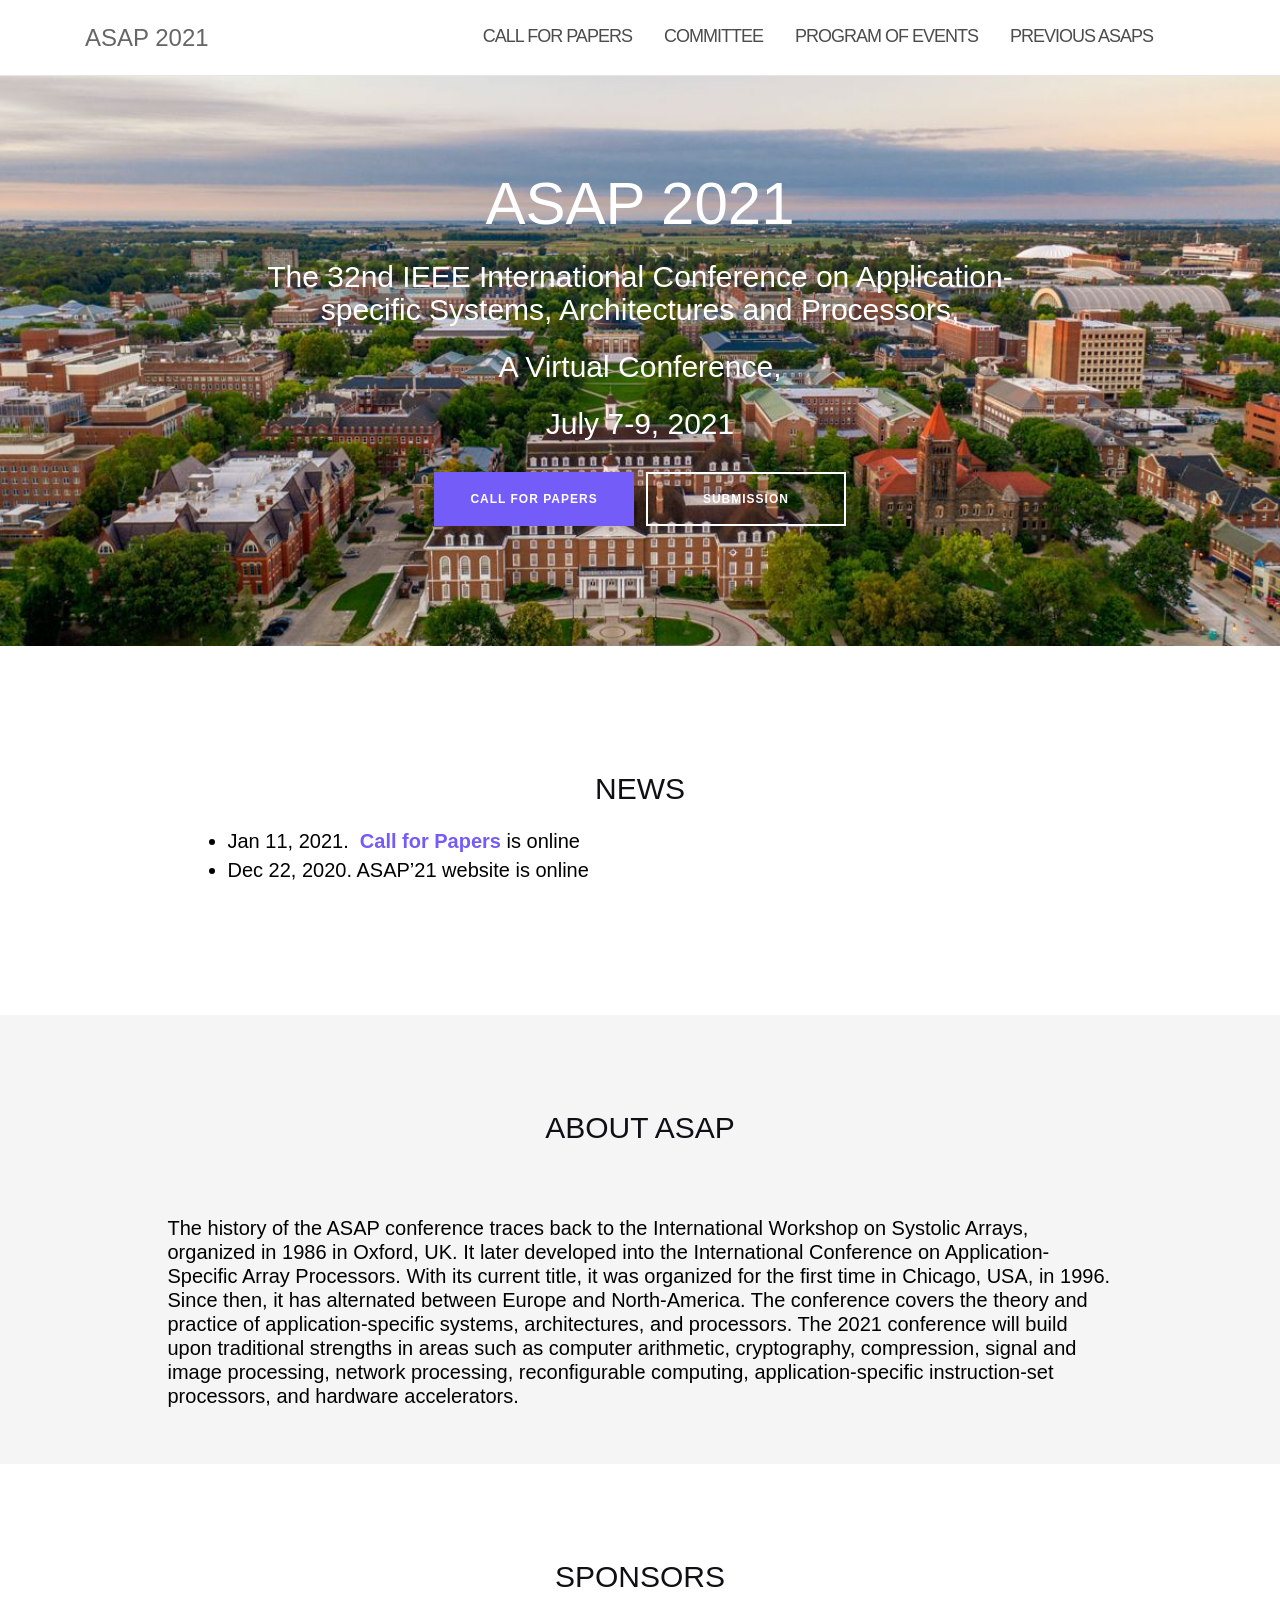
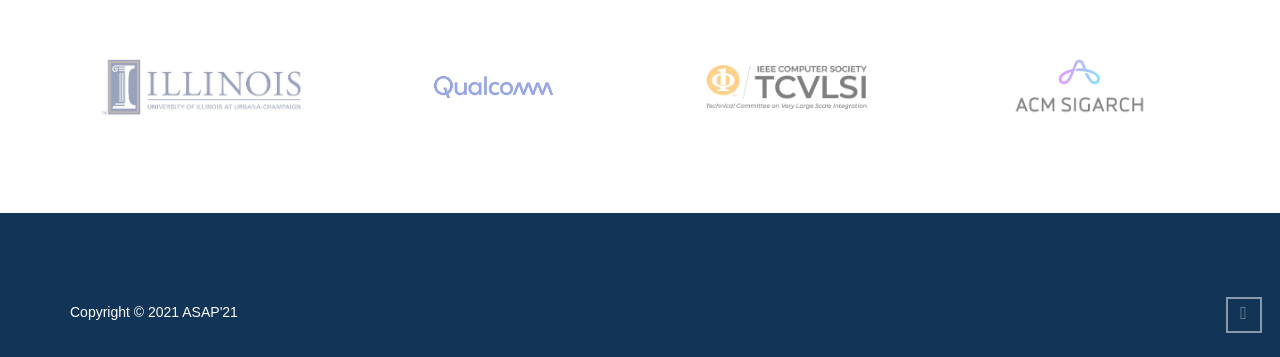
==== commit 24442927: "Update index.html" ====
--- a/index.html
+++ b/index.html
@@ -126,7 +126,7 @@
                         <div class="flex-row">
                             <div class="module left site-title-container">
                                 <a href="index.html" class="custom-logo-link">
-                                    <span class="site-title">ASAP2021</span>
+                                    <span class="site-title">ASAP 2021</span>
                                 </a>
                             </div>
                             <button class="module widget-handle mobile-toggle right visible-sm visible-xs">
